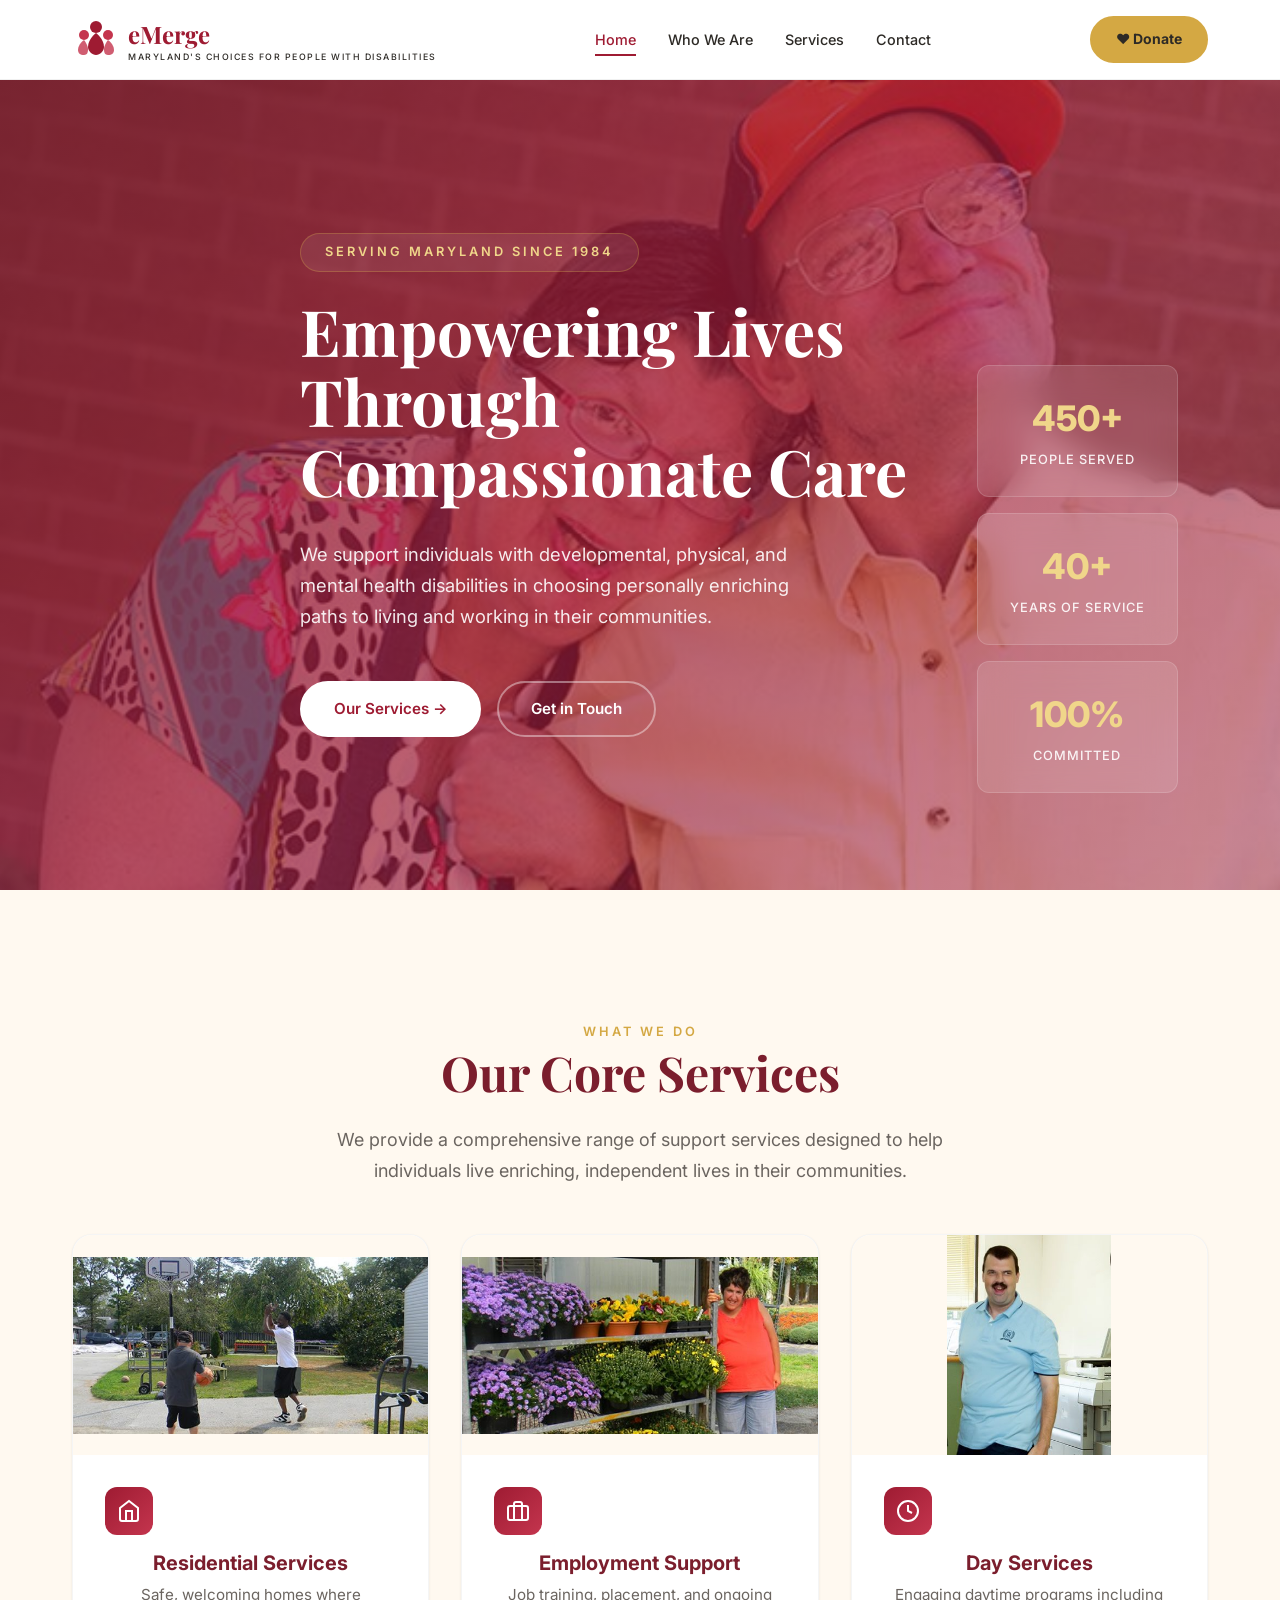
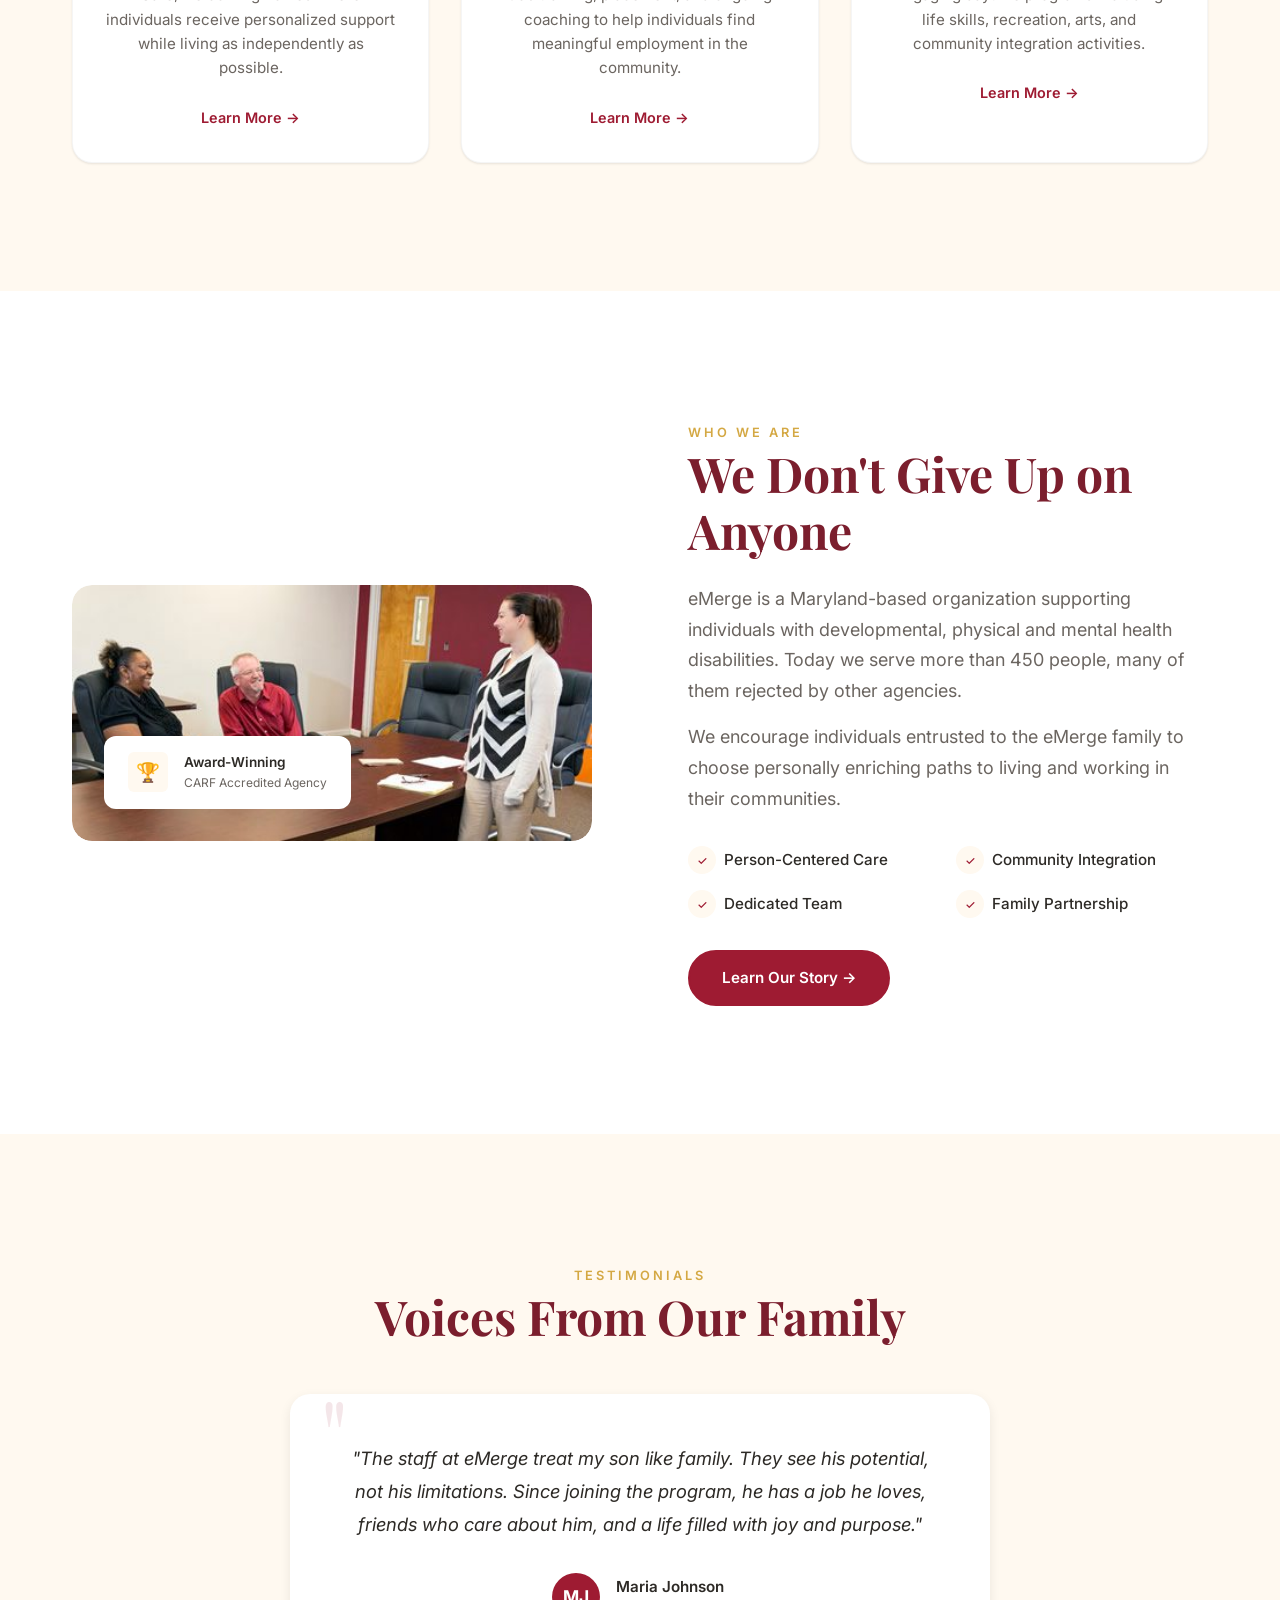
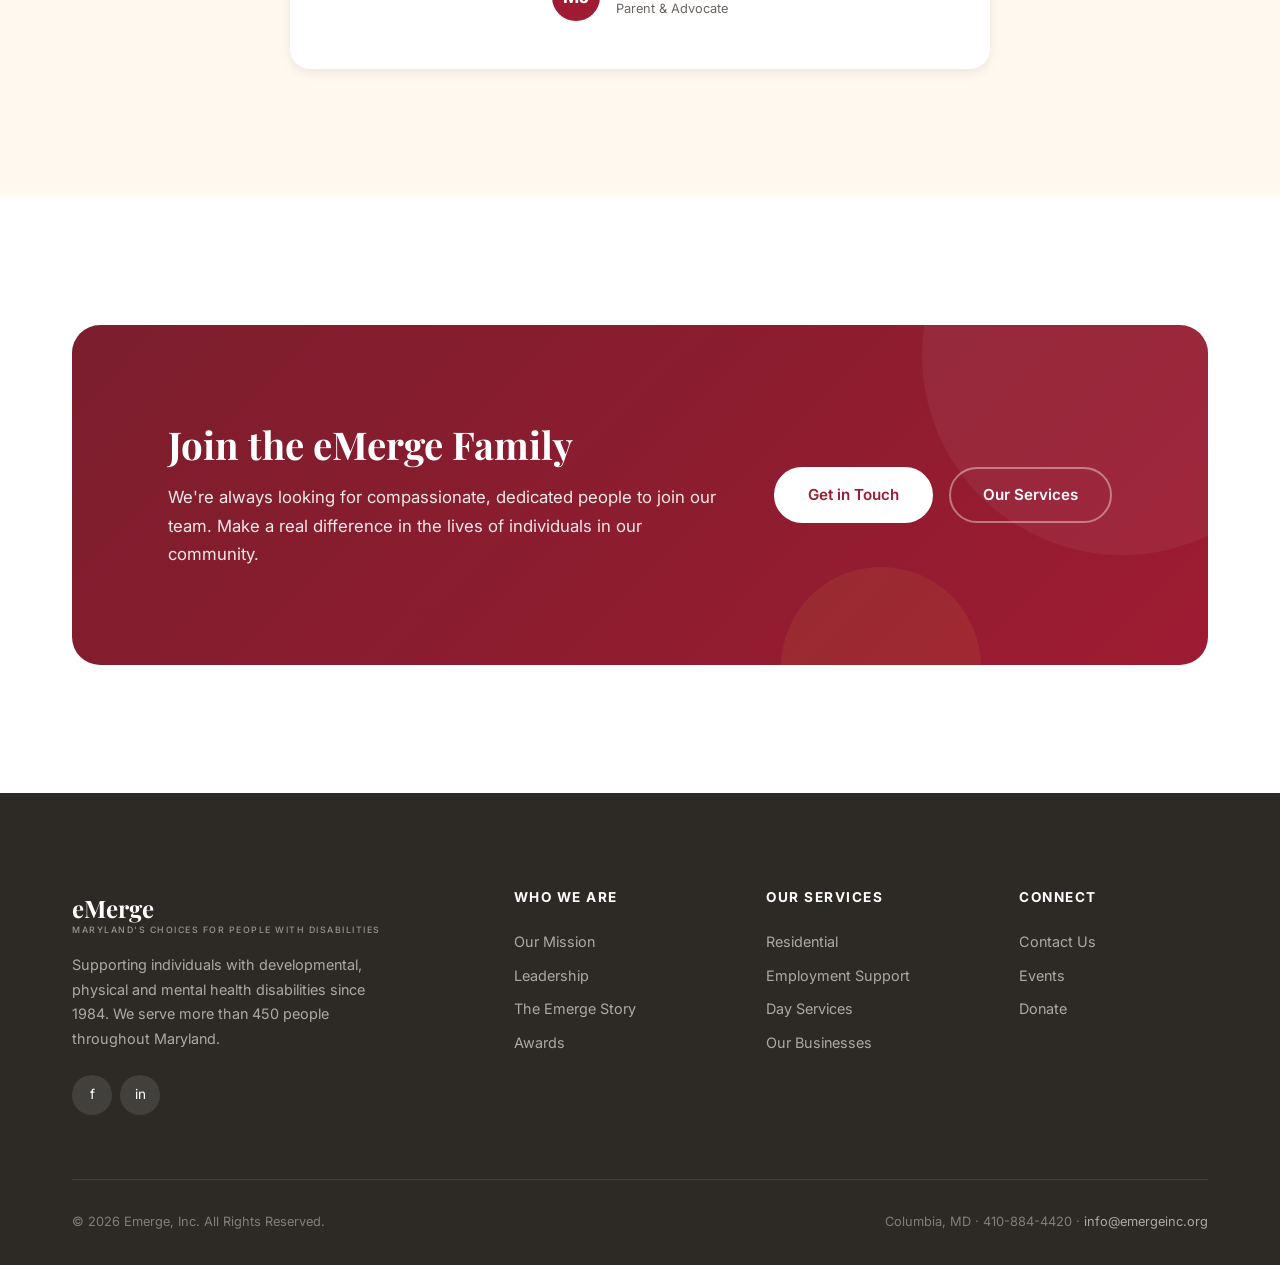
==== index.html @ 645bb39d "Add files via upload" ====
<!DOCTYPE html>
<html lang="en">

<head>
  <meta charset="UTF-8">
  <meta name="viewport" content="width=device-width, initial-scale=1.0">
  <title>eMerge — Maryland's Choices For People With Disabilities</title>
  <meta name="description"
    content="eMerge is a Maryland-based organization supporting individuals with developmental, physical and mental health disabilities. We serve more than 450 people in our community.">
  <link rel="stylesheet" href="styles.css">
</head>

<body>
  <!-- ====== Navigation ====== -->
  <nav class="navbar" id="navbar">
    <div class="container">
      <a href="index.html" class="navbar__logo" id="logo">
        <svg class="navbar__logo-icon" viewBox="0 0 48 48" fill="none" xmlns="http://www.w3.org/2000/svg">
          <circle cx="24" cy="12" r="6" fill="#9e1b32" />
          <circle cx="12" cy="20" r="5" fill="#c4354e" />
          <circle cx="36" cy="20" r="5" fill="#c4354e" />
          <path d="M24 18 C24 18 16 24 16 32 C16 36 20 40 24 40 C28 40 32 36 32 32 C32 24 24 18 24 18Z"
            fill="#9e1b32" />
          <path d="M12 25 C12 25 6 29 6 35 C6 38 8 40 12 40 C16 40 16 36 16 34 C16 30 12 25 12 25Z" fill="#c4354e"
            opacity="0.8" />
          <path d="M36 25 C36 25 42 29 42 35 C42 38 40 40 36 40 C32 40 32 36 32 34 C32 30 36 25 36 25Z" fill="#c4354e"
            opacity="0.8" />
        </svg>
        <div class="navbar__logo-text">
          eMerge
          <span>Maryland's Choices For People With Disabilities</span>
        </div>
      </a>

      <ul class="navbar__links" id="navLinks">
        <li><a href="index.html" class="navbar__link active">Home</a></li>
        <li><a href="about.html" class="navbar__link">Who We Are</a></li>
        <li><a href="services.html" class="navbar__link">Services</a></li>
        <li><a href="contact.html" class="navbar__link">Contact</a></li>
      </ul>

      <div class="navbar__actions">
        <a href="contact.html" class="btn btn-donate btn-sm">
          ❤️ Donate
        </a>
        <button class="navbar__toggle" id="navToggle" aria-label="Toggle menu">
          <svg viewBox="0 0 24 24" fill="none" stroke="currentColor" stroke-width="2">
            <line x1="3" y1="6" x2="21" y2="6" />
            <line x1="3" y1="12" x2="21" y2="12" />
            <line x1="3" y1="18" x2="21" y2="18" />
          </svg>
        </button>
      </div>
    </div>
  </nav>

  <!-- ====== Hero Section ====== -->
  <section class="hero" id="hero">
    <div class="hero__bg">
      <img src="images/hero.jpg" alt="Caregivers and individuals in the community" loading="eager">
    </div>
    <div class="hero__overlay"></div>
    <div class="container">
      <div class="hero__content fade-up">
        <span class="hero__tagline">Serving Maryland Since 1984</span>
        <h1 class="hero__title">Empowering Lives Through Compassionate Care</h1>
        <p class="hero__description">
          We support individuals with developmental, physical, and mental health disabilities
          in choosing personally enriching paths to living and working in their communities.
        </p>
        <div class="hero__actions">
          <a href="services.html" class="btn btn-white">Our Services →</a>
          <a href="contact.html" class="btn btn-outline" style="border-color: rgba(255,255,255,0.4); color: white;">Get
            in Touch</a>
        </div>
      </div>
    </div>
    <div class="hero__stats">
      <div class="hero__stat fade-up">
        <span class="hero__stat-number">450+</span>
        <span class="hero__stat-label">People Served</span>
      </div>
      <div class="hero__stat fade-up">
        <span class="hero__stat-number">40+</span>
        <span class="hero__stat-label">Years of Service</span>
      </div>
      <div class="hero__stat fade-up">
        <span class="hero__stat-number">100%</span>
        <span class="hero__stat-label">Committed</span>
      </div>
    </div>
  </section>

  <!-- ====== Services Section ====== -->
  <section class="section section--cream" id="services">
    <div class="container text-center">
      <span class="section-label fade-up">What We Do</span>
      <h2 class="section-title fade-up">Our Core Services</h2>
      <p class="section-subtitle fade-up">
        We provide a comprehensive range of support services designed to help individuals
        live enriching, independent lives in their communities.
      </p>

      <div class="services-grid">
        <div class="service-card fade-up" id="card-residential">
          <div class="service-card__image">
            <img src="images/residential.jpg" alt="Residential Services">
          </div>
          <div class="service-card__body">
            <div class="service-card__icon">
              <svg width="24" height="24" viewBox="0 0 24 24" fill="none" stroke="currentColor" stroke-width="2">
                <path d="M3 9l9-7 9 7v11a2 2 0 0 1-2 2H5a2 2 0 0 1-2-2z" />
                <polyline points="9 22 9 12 15 12 15 22" />
              </svg>
            </div>
            <h3 class="service-card__title">Residential Services</h3>
            <p class="service-card__text">
              Safe, welcoming homes where individuals receive personalized support
              while living as independently as possible.
            </p>
            <a href="services.html" class="service-card__link">Learn More →</a>
          </div>
        </div>

        <div class="service-card fade-up" id="card-employment">
          <div class="service-card__image">
            <img src="images/employment.jpg" alt="Employment Support">
          </div>
          <div class="service-card__body">
            <div class="service-card__icon">
              <svg width="24" height="24" viewBox="0 0 24 24" fill="none" stroke="currentColor" stroke-width="2">
                <rect x="2" y="7" width="20" height="14" rx="2" ry="2" />
                <path d="M16 21V5a2 2 0 0 0-2-2h-4a2 2 0 0 0-2 2v16" />
              </svg>
            </div>
            <h3 class="service-card__title">Employment Support</h3>
            <p class="service-card__text">
              Job training, placement, and ongoing coaching to help individuals
              find meaningful employment in the community.
            </p>
            <a href="services.html" class="service-card__link">Learn More →</a>
          </div>
        </div>

        <div class="service-card fade-up" id="card-day-services">
          <div class="service-card__image">
            <img src="images/day-services.jpg" alt="Day Services">
          </div>
          <div class="service-card__body">
            <div class="service-card__icon">
              <svg width="24" height="24" viewBox="0 0 24 24" fill="none" stroke="currentColor" stroke-width="2">
                <circle cx="12" cy="12" r="10" />
                <polyline points="12 6 12 12 16 14" />
              </svg>
            </div>
            <h3 class="service-card__title">Day Services</h3>
            <p class="service-card__text">
              Engaging daytime programs including life skills, recreation, arts,
              and community integration activities.
            </p>
            <a href="services.html" class="service-card__link">Learn More →</a>
          </div>
        </div>
      </div>
    </div>
  </section>

  <!-- ====== Mission Section ====== -->
  <section class="section" id="mission">
    <div class="container">
      <div class="mission">
        <div class="mission__image fade-up">
          <img src="images/whoweare.jpg" alt="Emerge community members">
          <div class="mission__image-badge">
            <div class="mission__image-badge-icon">🏆</div>
            <div class="mission__image-badge-text">
              Award-Winning
              <span>CARF Accredited Agency</span>
            </div>
          </div>
        </div>
        <div class="mission__content fade-up">
          <span class="section-label">Who We Are</span>
          <h2 class="section-title">We Don't Give Up on Anyone</h2>
          <p class="section-subtitle">
            eMerge is a Maryland-based organization supporting individuals with developmental,
            physical and mental health disabilities. Today we serve more than 450 people,
            many of them rejected by other agencies.
          </p>
          <p class="section-subtitle" style="margin-top: var(--space-md);">
            We encourage individuals entrusted to the eMerge family to choose personally
            enriching paths to living and working in their communities.
          </p>
          <div class="mission__values">
            <div class="mission__value">
              <div class="mission__value-icon">✓</div>
              <span>Person-Centered Care</span>
            </div>
            <div class="mission__value">
              <div class="mission__value-icon">✓</div>
              <span>Community Integration</span>
            </div>
            <div class="mission__value">
              <div class="mission__value-icon">✓</div>
              <span>Dedicated Team</span>
            </div>
            <div class="mission__value">
              <div class="mission__value-icon">✓</div>
              <span>Family Partnership</span>
            </div>
          </div>
          <a href="about.html" class="btn btn-primary" style="margin-top: var(--space-xl);">Learn Our Story →</a>
        </div>
      </div>
    </div>
  </section>

  <!-- ====== Testimonial Section ====== -->
  <section class="section section--cream" id="testimonials">
    <div class="container text-center">
      <span class="section-label fade-up">Testimonials</span>
      <h2 class="section-title fade-up">Voices From Our Family</h2>

      <div class="testimonial-card fade-up">
        <p class="testimonial-card__text">
          "The staff at eMerge treat my son like family. They see his potential, not his limitations.
          Since joining the program, he has a job he loves, friends who care about him,
          and a life filled with joy and purpose."
        </p>
        <div class="testimonial-card__author">
          <div class="testimonial-card__avatar">MJ</div>
          <div class="testimonial-card__author-info">
            <div class="testimonial-card__name">Maria Johnson</div>
            <div class="testimonial-card__role">Parent & Advocate</div>
          </div>
        </div>
      </div>
    </div>
  </section>

  <!-- ====== CTA / Join Banner ====== -->
  <section class="section" id="join">
    <div class="container">
      <div class="cta-banner fade-up">
        <div class="cta-banner__content">
          <h2 class="cta-banner__title">Join the eMerge Family</h2>
          <p class="cta-banner__text">
            We're always looking for compassionate, dedicated people to join our team.
            Make a real difference in the lives of individuals in our community.
          </p>
        </div>
        <div class="cta-banner__actions">
          <a href="contact.html" class="btn btn-white">Get in Touch</a>
          <a href="services.html" class="btn btn-outline" style="border-color: rgba(255,255,255,0.4); color: white;">Our
            Services</a>
        </div>
      </div>
    </div>
  </section>

  <!-- ====== Footer ====== -->
  <footer class="footer" id="footer">
    <div class="container">
      <div class="footer__grid">
        <div class="footer__brand">
          <a href="index.html" class="navbar__logo" style="margin-bottom: var(--space-md);">
            <div class="navbar__logo-text" style="color: white;">
              eMerge
              <span style="color: rgba(255,255,255,0.5);">Maryland's Choices For People With Disabilities</span>
            </div>
          </a>
          <p class="footer__brand-text">
            Supporting individuals with developmental, physical and mental health disabilities
            since 1984. We serve more than 450 people throughout Maryland.
          </p>
          <div class="footer__social">
            <a href="https://www.facebook.com/eMergeInc" class="footer__social-link" aria-label="Facebook"
              target="_blank">f</a>
            <a href="http://www.linkedin.com/company/emerge-inc" class="footer__social-link" aria-label="LinkedIn"
              target="_blank">in</a>
          </div>
        </div>

        <div>
          <h3 class="footer__heading">Who We Are</h3>
          <ul class="footer__links">
            <li><a href="about.html" class="footer__link">Our Mission</a></li>
            <li><a href="about.html" class="footer__link">Leadership</a></li>
            <li><a href="about.html" class="footer__link">The Emerge Story</a></li>
            <li><a href="about.html" class="footer__link">Awards</a></li>
          </ul>
        </div>

        <div>
          <h3 class="footer__heading">Our Services</h3>
          <ul class="footer__links">
            <li><a href="services.html" class="footer__link">Residential</a></li>
            <li><a href="services.html" class="footer__link">Employment Support</a></li>
            <li><a href="services.html" class="footer__link">Day Services</a></li>
            <li><a href="services.html" class="footer__link">Our Businesses</a></li>
          </ul>
        </div>

        <div>
          <h3 class="footer__heading">Connect</h3>
          <ul class="footer__links">
            <li><a href="contact.html" class="footer__link">Contact Us</a></li>
            <li><a href="#" class="footer__link">Events</a></li>
            <li><a href="#" class="footer__link">Donate</a></li>
          </ul>
        </div>
      </div>

      <div class="footer__bottom">
        <p>© 2026 Emerge, Inc. All Rights Reserved.</p>
        <p>Columbia, MD · 410-884-4420 · <a href="mailto:info@emergeinc.org"
            style="color: rgba(255,255,255,0.6);">info@emergeinc.org</a></p>
      </div>
    </div>
  </footer>

  <script src="main.js"></script>
</body>

</html>
---- styles.css ----
/* ===================================
   eMerge Design System
   Keeping brand identity, modern layout
   =================================== */

/* Google Fonts */
@import url('https://fonts.googleapis.com/css2?family=Inter:wght@300;400;500;600;700;800&family=Playfair+Display:wght@600;700&display=swap');

/* CSS Custom Properties */
:root {
  /* Brand Colors — kept from existing site */
  --color-primary: #9e1b32;
  --color-primary-dark: #7B1E2D;
  --color-primary-light: #c4354e;
  --color-accent-gold: #D4A843;
  --color-accent-gold-light: #f0d68a;
  
  /* Neutrals */
  --color-white: #ffffff;
  --color-cream: #FFF9F0;
  --color-light-gray: #f5f3f0;
  --color-mid-gray: #e0ddd8;
  --color-text: #2d2a26;
  --color-text-light: #6b6560;
  --color-text-muted: #9a948d;
  
  /* Semantic */
  --color-success: #2d8a4e;
  --color-link: #9e1b32;
  
  /* Typography */
  --font-primary: 'Inter', -apple-system, BlinkMacSystemFont, sans-serif;
  --font-display: 'Playfair Display', Georgia, serif;
  
  /* Spacing */
  --space-xs: 0.25rem;
  --space-sm: 0.5rem;
  --space-md: 1rem;
  --space-lg: 1.5rem;
  --space-xl: 2rem;
  --space-2xl: 3rem;
  --space-3xl: 4rem;
  --space-4xl: 6rem;
  --space-5xl: 8rem;
  
  /* Border Radius */
  --radius-sm: 6px;
  --radius-md: 12px;
  --radius-lg: 20px;
  --radius-xl: 28px;
  --radius-full: 9999px;
  
  /* Shadows */
  --shadow-sm: 0 1px 3px rgba(0,0,0,0.06), 0 1px 2px rgba(0,0,0,0.04);
  --shadow-md: 0 4px 12px rgba(0,0,0,0.08);
  --shadow-lg: 0 12px 32px rgba(0,0,0,0.1);
  --shadow-xl: 0 20px 50px rgba(0,0,0,0.15);
  
  /* Transitions */
  --transition-fast: 150ms ease;
  --transition-base: 250ms ease;
  --transition-slow: 400ms cubic-bezier(0.4, 0, 0.2, 1);
  
  /* Layout */
  --max-width: 1200px;
  --nav-height: 80px;
}

/* Reset & Base */
*, *::before, *::after {
  box-sizing: border-box;
  margin: 0;
  padding: 0;
}

html {
  scroll-behavior: smooth;
  -webkit-font-smoothing: antialiased;
  -moz-osx-font-smoothing: grayscale;
}

body {
  font-family: var(--font-primary);
  font-size: 16px;
  line-height: 1.6;
  color: var(--color-text);
  background-color: var(--color-white);
  overflow-x: hidden;
}

img {
  max-width: 100%;
  height: auto;
  display: block;
}

a {
  color: var(--color-link);
  text-decoration: none;
  transition: color var(--transition-fast);
}

a:hover {
  color: var(--color-primary-dark);
}

h1, h2, h3, h4, h5, h6 {
  line-height: 1.2;
  font-weight: 700;
}

/* ===================================
   Utility Classes
   =================================== */
.container {
  max-width: var(--max-width);
  margin: 0 auto;
  padding: 0 var(--space-xl);
}

.section {
  padding: var(--space-5xl) 0;
}

.section--cream {
  background-color: var(--color-cream);
}

.section--gray {
  background-color: var(--color-light-gray);
}

.section--dark {
  background-color: var(--color-primary-dark);
  color: var(--color-white);
}

.text-center {
  text-align: center;
}

.sr-only {
  position: absolute;
  width: 1px;
  height: 1px;
  padding: 0;
  margin: -1px;
  overflow: hidden;
  clip: rect(0,0,0,0);
  border: 0;
}

/* ===================================
   Typography
   =================================== */
.section-label {
  font-size: 0.8rem;
  font-weight: 600;
  text-transform: uppercase;
  letter-spacing: 3px;
  color: var(--color-accent-gold);
  margin-bottom: var(--space-md);
}

.section-title {
  font-family: var(--font-display);
  font-size: clamp(2rem, 4vw, 3rem);
  color: var(--color-primary-dark);
  margin-bottom: var(--space-lg);
}

.section--dark .section-title {
  color: var(--color-white);
}

.section-subtitle {
  font-size: 1.125rem;
  color: var(--color-text-light);
  max-width: 680px;
  line-height: 1.7;
}

.text-center .section-subtitle {
  margin: 0 auto;
}

/* ===================================
   Buttons
   =================================== */
.btn {
  display: inline-flex;
  align-items: center;
  gap: var(--space-sm);
  padding: 14px 32px;
  border-radius: var(--radius-full);
  font-family: var(--font-primary);
  font-size: 0.95rem;
  font-weight: 600;
  text-decoration: none;
  border: 2px solid transparent;
  cursor: pointer;
  transition: all var(--transition-base);
  position: relative;
  overflow: hidden;
}

.btn::after {
  content: '';
  position: absolute;
  inset: 0;
  background: rgba(255,255,255,0.1);
  transform: translateX(-101%);
  transition: transform var(--transition-slow);
}

.btn:hover::after {
  transform: translateX(0);
}

.btn-primary {
  background: var(--color-primary);
  color: var(--color-white);
  border-color: var(--color-primary);
}

.btn-primary:hover {
  background: var(--color-primary-dark);
  border-color: var(--color-primary-dark);
  color: var(--color-white);
  transform: translateY(-2px);
  box-shadow: var(--shadow-lg);
}

.btn-outline {
  background: transparent;
  color: var(--color-primary);
  border-color: var(--color-primary);
}

.btn-outline:hover {
  background: var(--color-primary);
  color: var(--color-white);
  transform: translateY(-2px);
  box-shadow: var(--shadow-lg);
}

.btn-white {
  background: var(--color-white);
  color: var(--color-primary);
  border-color: var(--color-white);
}

.btn-white:hover {
  background: var(--color-cream);
  color: var(--color-primary-dark);
  transform: translateY(-2px);
  box-shadow: var(--shadow-lg);
}

.btn-donate {
  background: var(--color-accent-gold);
  color: var(--color-text);
  border-color: var(--color-accent-gold);
  font-weight: 700;
}

.btn-donate:hover {
  background: var(--color-accent-gold-light);
  border-color: var(--color-accent-gold-light);
  color: var(--color-text);
  transform: translateY(-2px);
  box-shadow: var(--shadow-lg);
}

.btn-sm {
  padding: 10px 24px;
  font-size: 0.875rem;
}

/* ===================================
   Navigation
   =================================== */
.navbar {
  position: fixed;
  top: 0;
  left: 0;
  right: 0;
  height: var(--nav-height);
  background: rgba(255, 255, 255, 0.97);
  backdrop-filter: blur(12px);
  -webkit-backdrop-filter: blur(12px);
  border-bottom: 1px solid rgba(0,0,0,0.06);
  z-index: 1000;
  transition: all var(--transition-base);
}

.navbar.scrolled {
  box-shadow: var(--shadow-md);
}

.navbar .container {
  display: flex;
  align-items: center;
  justify-content: space-between;
  height: 100%;
}

.navbar__logo {
  display: flex;
  align-items: center;
  gap: var(--space-sm);
  text-decoration: none;
}

.navbar__logo-icon {
  width: 48px;
  height: 48px;
}

.navbar__logo-text {
  font-family: var(--font-display);
  font-size: 1.5rem;
  color: var(--color-primary);
  font-weight: 700;
}

.navbar__logo-text span {
  color: var(--color-text);
  font-size: 0.55rem;
  display: block;
  font-family: var(--font-primary);
  font-weight: 500;
  letter-spacing: 1.5px;
  text-transform: uppercase;
  margin-top: -4px;
}

.navbar__links {
  display: flex;
  align-items: center;
  gap: var(--space-xl);
  list-style: none;
}

.navbar__link {
  font-size: 0.9rem;
  font-weight: 500;
  color: var(--color-text);
  text-decoration: none;
  padding: var(--space-sm) 0;
  position: relative;
  transition: color var(--transition-fast);
}

.navbar__link::after {
  content: '';
  position: absolute;
  bottom: 0;
  left: 0;
  width: 0;
  height: 2px;
  background: var(--color-primary);
  transition: width var(--transition-base);
}

.navbar__link:hover,
.navbar__link.active {
  color: var(--color-primary);
}

.navbar__link:hover::after,
.navbar__link.active::after {
  width: 100%;
}

.navbar__actions {
  display: flex;
  align-items: center;
  gap: var(--space-md);
}

/* Mobile Menu */
.navbar__toggle {
  display: none;
  background: none;
  border: none;
  cursor: pointer;
  padding: var(--space-sm);
  color: var(--color-text);
}

.navbar__toggle svg {
  width: 28px;
  height: 28px;
}

/* Mobile Nav */
@media (max-width: 968px) {
  .navbar__links {
    position: fixed;
    top: var(--nav-height);
    left: 0;
    right: 0;
    bottom: 0;
    background: var(--color-white);
    flex-direction: column;
    justify-content: flex-start;
    padding: var(--space-2xl);
    gap: var(--space-lg);
    transform: translateX(100%);
    transition: transform var(--transition-slow);
  }

  .navbar__links.open {
    transform: translateX(0);
  }

  .navbar__link {
    font-size: 1.2rem;
  }

  .navbar__toggle {
    display: block;
  }

  .navbar__actions .btn-donate {
    display: none;
  }
}

/* ===================================
   Hero Section
   =================================== */
.hero {
  position: relative;
  min-height: 90vh;
  display: flex;
  align-items: center;
  overflow: hidden;
  margin-top: var(--nav-height);
}

.hero__bg {
  position: absolute;
  inset: 0;
  z-index: 0;
}

.hero__bg img {
  width: 100%;
  height: 100%;
  object-fit: cover;
}

.hero__overlay {
  position: absolute;
  inset: 0;
  background: linear-gradient(
    135deg,
    rgba(123, 30, 45, 0.88) 0%,
    rgba(158, 27, 50, 0.75) 40%,
    rgba(158, 27, 50, 0.5) 100%
  );
  z-index: 1;
}

.hero__content {
  position: relative;
  z-index: 2;
  max-width: 680px;
  padding: var(--space-4xl) 0;
}

.hero__tagline {
  display: inline-block;
  font-size: 0.8rem;
  font-weight: 600;
  text-transform: uppercase;
  letter-spacing: 3px;
  color: var(--color-accent-gold-light);
  margin-bottom: var(--space-lg);
  padding: var(--space-sm) var(--space-lg);
  background: rgba(255,255,255,0.08);
  border-radius: var(--radius-full);
  border: 1px solid rgba(212, 168, 67, 0.3);
}

.hero__title {
  font-family: var(--font-display);
  font-size: clamp(2.5rem, 5vw, 4rem);
  color: var(--color-white);
  line-height: 1.1;
  margin-bottom: var(--space-xl);
}

.hero__description {
  font-size: 1.15rem;
  color: rgba(255, 255, 255, 0.9);
  line-height: 1.7;
  margin-bottom: var(--space-2xl);
  max-width: 540px;
}

.hero__actions {
  display: flex;
  gap: var(--space-md);
  flex-wrap: wrap;
}

/* Floating stat cards */
.hero__stats {
  position: absolute;
  right: 8%;
  bottom: 12%;
  z-index: 2;
  display: flex;
  flex-direction: column;
  gap: var(--space-md);
}

.hero__stat {
  background: rgba(255,255,255,0.12);
  backdrop-filter: blur(16px);
  -webkit-backdrop-filter: blur(16px);
  border: 1px solid rgba(255,255,255,0.15);
  border-radius: var(--radius-md);
  padding: var(--space-lg) var(--space-xl);
  color: var(--color-white);
  text-align: center;
  min-width: 160px;
  animation: float 6s ease-in-out infinite;
}

.hero__stat:nth-child(2) {
  animation-delay: -2s;
}

.hero__stat:nth-child(3) {
  animation-delay: -4s;
}

.hero__stat-number {
  font-size: 2.2rem;
  font-weight: 800;
  display: block;
  color: var(--color-accent-gold-light);
}

.hero__stat-label {
  font-size: 0.8rem;
  font-weight: 500;
  text-transform: uppercase;
  letter-spacing: 1px;
  opacity: 0.9;
}

@keyframes float {
  0%, 100% { transform: translateY(0); }
  50% { transform: translateY(-8px); }
}

@media (max-width: 968px) {
  .hero__stats {
    display: none;
  }
  .hero {
    min-height: 80vh;
  }
}

/* ===================================
   Services Cards
   =================================== */
.services-grid {
  display: grid;
  grid-template-columns: repeat(3, 1fr);
  gap: var(--space-xl);
  margin-top: var(--space-2xl);
}

.service-card {
  background: var(--color-white);
  border-radius: var(--radius-lg);
  overflow: hidden;
  box-shadow: var(--shadow-sm);
  transition: all var(--transition-slow);
  border: 1px solid rgba(0,0,0,0.04);
}

.service-card:hover {
  transform: translateY(-8px);
  box-shadow: var(--shadow-xl);
}

.service-card__image {
  height: 220px;
  overflow: hidden;
  background: var(--color-cream);
}

.service-card__image img {
  width: 100%;
  height: 100%;
  object-fit: contain;
  transition: transform var(--transition-slow);
}

.service-card:hover .service-card__image img {
  transform: scale(1.05);
}

.service-card__body {
  padding: var(--space-xl);
}

.service-card__icon {
  width: 48px;
  height: 48px;
  border-radius: var(--radius-md);
  background: linear-gradient(135deg, var(--color-primary), var(--color-primary-light));
  display: flex;
  align-items: center;
  justify-content: center;
  margin-bottom: var(--space-md);
  color: var(--color-white);
}

.service-card__title {
  font-size: 1.25rem;
  font-weight: 700;
  margin-bottom: var(--space-sm);
  color: var(--color-primary-dark);
}

.service-card__text {
  font-size: 0.95rem;
  color: var(--color-text-light);
  line-height: 1.6;
  margin-bottom: var(--space-lg);
}

.service-card__link {
  font-size: 0.9rem;
  font-weight: 600;
  color: var(--color-primary);
  display: inline-flex;
  align-items: center;
  gap: var(--space-xs);
  transition: gap var(--transition-fast);
}

.service-card__link:hover {
  gap: var(--space-sm);
}

@media (max-width: 768px) {
  .services-grid {
    grid-template-columns: 1fr;
    gap: var(--space-lg);
  }
}

/* ===================================
   Mission / About Section
   =================================== */
.mission {
  display: grid;
  grid-template-columns: 1fr 1fr;
  gap: var(--space-4xl);
  align-items: center;
}

.mission__image {
  border-radius: var(--radius-lg);
  overflow: hidden;
  position: relative;
}

.mission__image img {
  width: 100%;
  height: 100%;
  object-fit: cover;
  border-radius: var(--radius-lg);
}

.mission__image-badge {
  position: absolute;
  bottom: var(--space-xl);
  left: var(--space-xl);
  background: var(--color-white);
  padding: var(--space-md) var(--space-lg);
  border-radius: var(--radius-md);
  box-shadow: var(--shadow-lg);
  display: flex;
  align-items: center;
  gap: var(--space-md);
}

.mission__image-badge-icon {
  width: 40px;
  height: 40px;
  border-radius: var(--radius-sm);
  background: var(--color-cream);
  display: flex;
  align-items: center;
  justify-content: center;
  color: var(--color-primary);
  font-size: 1.2rem;
}

.mission__image-badge-text {
  font-weight: 600;
  font-size: 0.85rem;
}

.mission__image-badge-text span {
  display: block;
  font-weight: 400;
  color: var(--color-text-light);
  font-size: 0.75rem;
}

.mission__content {
  max-width: 520px;
}

.mission__values {
  display: grid;
  grid-template-columns: 1fr 1fr;
  gap: var(--space-md);
  margin-top: var(--space-xl);
}

.mission__value {
  display: flex;
  align-items: center;
  gap: var(--space-sm);
  font-size: 0.95rem;
  font-weight: 500;
}

.mission__value-icon {
  width: 28px;
  height: 28px;
  border-radius: var(--radius-full);
  background: var(--color-cream);
  display: flex;
  align-items: center;
  justify-content: center;
  color: var(--color-primary);
  font-size: 0.75rem;
  flex-shrink: 0;
}

@media (max-width: 768px) {
  .mission {
    grid-template-columns: 1fr;
    gap: var(--space-2xl);
  }
}

/* ===================================
   Testimonial Section
   =================================== */
.testimonial-card {
  background: var(--color-white);
  border-radius: var(--radius-lg);
  padding: var(--space-2xl);
  box-shadow: var(--shadow-md);
  max-width: 700px;
  margin: var(--space-2xl) auto 0;
  text-align: center;
  position: relative;
}

.testimonial-card::before {
  content: '"';
  font-family: var(--font-display);
  font-size: 6rem;
  color: var(--color-primary);
  opacity: 0.1;
  position: absolute;
  top: -10px;
  left: 30px;
  line-height: 1;
}

.testimonial-card__text {
  font-size: 1.15rem;
  line-height: 1.8;
  color: var(--color-text);
  font-style: italic;
  margin-bottom: var(--space-xl);
}

.testimonial-card__author {
  display: flex;
  align-items: center;
  justify-content: center;
  gap: var(--space-md);
}

.testimonial-card__avatar {
  width: 48px;
  height: 48px;
  border-radius: var(--radius-full);
  background: var(--color-primary);
  color: var(--color-white);
  display: flex;
  align-items: center;
  justify-content: center;
  font-weight: 700;
  font-size: 1.1rem;
}

.testimonial-card__author-info {
  text-align: left;
}

.testimonial-card__name {
  font-weight: 600;
  font-size: 0.95rem;
}

.testimonial-card__role {
  font-size: 0.8rem;
  color: var(--color-text-light);
}

/* ===================================
   CTA Banner
   =================================== */
.cta-banner {
  background: linear-gradient(135deg, var(--color-primary-dark), var(--color-primary));
  border-radius: var(--radius-xl);
  padding: var(--space-4xl);
  display: flex;
  align-items: center;
  justify-content: space-between;
  gap: var(--space-2xl);
  color: var(--color-white);
  position: relative;
  overflow: hidden;
}

.cta-banner::before {
  content: '';
  position: absolute;
  top: -50%;
  right: -10%;
  width: 400px;
  height: 400px;
  border-radius: 50%;
  background: rgba(255,255,255,0.05);
}

.cta-banner::after {
  content: '';
  position: absolute;
  bottom: -30%;
  right: 20%;
  width: 200px;
  height: 200px;
  border-radius: 50%;
  background: rgba(212, 168, 67, 0.1);
}

.cta-banner__content {
  position: relative;
  z-index: 1;
  max-width: 600px;
}

.cta-banner__title {
  font-family: var(--font-display);
  font-size: clamp(1.8rem, 3vw, 2.5rem);
  margin-bottom: var(--space-md);
}

.cta-banner__text {
  font-size: 1.05rem;
  opacity: 0.9;
  line-height: 1.7;
}

.cta-banner__actions {
  position: relative;
  z-index: 1;
  display: flex;
  gap: var(--space-md);
  flex-shrink: 0;
}

@media (max-width: 768px) {
  .cta-banner {
    flex-direction: column;
    text-align: center;
    padding: var(--space-2xl);
  }
  
  .cta-banner__actions {
    flex-direction: column;
    width: 100%;
  }

  .cta-banner__actions .btn {
    justify-content: center;
  }
}

/* ===================================
   Footer
   =================================== */
.footer {
  background: var(--color-text);
  color: rgba(255,255,255,0.8);
  padding: var(--space-4xl) 0 var(--space-xl);
}

.footer__grid {
  display: grid;
  grid-template-columns: 2fr 1fr 1fr 1fr;
  gap: var(--space-3xl);
  margin-bottom: var(--space-3xl);
}

.footer__brand-text {
  font-size: 0.9rem;
  line-height: 1.7;
  margin-top: var(--space-md);
  max-width: 300px;
  color: rgba(255,255,255,0.6);
}

.footer__social {
  display: flex;
  gap: var(--space-sm);
  margin-top: var(--space-lg);
}

.footer__social-link {
  width: 40px;
  height: 40px;
  border-radius: var(--radius-full);
  background: rgba(255,255,255,0.1);
  display: flex;
  align-items: center;
  justify-content: center;
  color: var(--color-white);
  font-size: 0.85rem;
  transition: all var(--transition-fast);
  text-decoration: none;
}

.footer__social-link:hover {
  background: var(--color-primary);
  color: var(--color-white);
  transform: translateY(-2px);
}

.footer__heading {
  font-size: 0.85rem;
  font-weight: 700;
  text-transform: uppercase;
  letter-spacing: 1.5px;
  color: var(--color-white);
  margin-bottom: var(--space-lg);
}

.footer__links {
  list-style: none;
  display: flex;
  flex-direction: column;
  gap: var(--space-sm);
}

.footer__link {
  font-size: 0.9rem;
  color: rgba(255,255,255,0.6);
  text-decoration: none;
  transition: all var(--transition-fast);
}

.footer__link:hover {
  color: var(--color-accent-gold-light);
  padding-left: 4px;
}

.footer__bottom {
  border-top: 1px solid rgba(255,255,255,0.1);
  padding-top: var(--space-xl);
  display: flex;
  align-items: center;
  justify-content: space-between;
  font-size: 0.8rem;
  color: rgba(255,255,255,0.4);
}

@media (max-width: 768px) {
  .footer__grid {
    grid-template-columns: 1fr 1fr;
    gap: var(--space-2xl);
  }
  .footer__bottom {
    flex-direction: column;
    gap: var(--space-md);
    text-align: center;
  }
}

@media (max-width: 480px) {
  .footer__grid {
    grid-template-columns: 1fr;
  }
}

/* ===================================
   Interior Page Hero
   =================================== */
.page-hero {
  background: linear-gradient(135deg, var(--color-primary-dark), var(--color-primary));
  padding: var(--space-5xl) 0 var(--space-3xl);
  margin-top: var(--nav-height);
  text-align: center;
  position: relative;
  overflow: hidden;
}

.page-hero::before {
  content: '';
  position: absolute;
  top: -50%;
  right: -20%;
  width: 600px;
  height: 600px;
  border-radius: 50%;
  background: rgba(255,255,255,0.03);
}

.page-hero__title {
  font-family: var(--font-display);
  font-size: clamp(2rem, 4vw, 3.5rem);
  color: var(--color-white);
  margin-bottom: var(--space-md);
}

.page-hero__subtitle {
  font-size: 1.1rem;
  color: rgba(255,255,255,0.8);
  max-width: 600px;
  margin: 0 auto;
}

.page-hero__breadcrumb {
  display: flex;
  align-items: center;
  justify-content: center;
  gap: var(--space-sm);
  margin-top: var(--space-lg);
  font-size: 0.85rem;
  color: rgba(255,255,255,0.5);
}

.page-hero__breadcrumb a {
  color: rgba(255,255,255,0.7);
  text-decoration: none;
}

.page-hero__breadcrumb a:hover {
  color: var(--color-accent-gold-light);
}

/* ===================================
   Content Page Styles
   =================================== */
.content-grid {
  display: grid;
  grid-template-columns: 1fr 1fr;
  gap: var(--space-3xl);
  align-items: center;
}

.content-grid--reverse {
  direction: rtl;
}

.content-grid--reverse > * {
  direction: ltr;
}

.content-image {
  border-radius: var(--radius-lg);
  overflow: hidden;
  box-shadow: var(--shadow-lg);
}

.content-image img {
  width: 100%;
  height: auto;
  max-height: 400px;
  object-fit: contain;
}

@media (max-width: 768px) {
  .content-grid {
    grid-template-columns: 1fr;
    gap: var(--space-2xl);
  }
  .content-grid--reverse {
    direction: ltr;
  }
}

/* ===================================
   Team / Leadership Cards
   =================================== */
.team-grid {
  display: grid;
  grid-template-columns: repeat(auto-fill, minmax(260px, 1fr));
  gap: var(--space-xl);
  margin-top: var(--space-2xl);
}

.team-card {
  background: var(--color-white);
  border-radius: var(--radius-lg);
  padding: var(--space-xl);
  text-align: center;
  box-shadow: var(--shadow-sm);
  border: 1px solid rgba(0,0,0,0.04);
  transition: all var(--transition-slow);
}

.team-card:hover {
  transform: translateY(-4px);
  box-shadow: var(--shadow-lg);
}

.team-card__avatar {
  width: 80px;
  height: 80px;
  border-radius: var(--radius-full);
  background: linear-gradient(135deg, var(--color-primary), var(--color-primary-light));
  color: var(--color-white);
  display: flex;
  align-items: center;
  justify-content: center;
  font-size: 1.5rem;
  font-weight: 700;
  margin: 0 auto var(--space-md);
}

.team-card__name {
  font-size: 1.1rem;
  font-weight: 700;
  color: var(--color-primary-dark);
}

.team-card__role {
  font-size: 0.85rem;
  color: var(--color-text-light);
  margin-top: var(--space-xs);
}

/* ===================================
   Job Listings (Careers Page)
   =================================== */
.job-card {
  background: var(--color-white);
  border-radius: var(--radius-md);
  padding: var(--space-xl);
  display: flex;
  align-items: flex-start;
  justify-content: space-between;
  gap: var(--space-xl);
  box-shadow: var(--shadow-sm);
  border: 1px solid rgba(0,0,0,0.04);
  transition: all var(--transition-slow);
  margin-bottom: var(--space-md);
}

.job-card:hover {
  box-shadow: var(--shadow-md);
  border-color: var(--color-primary);
}

.job-card__info {
  flex: 1;
}

.job-card__title {
  font-size: 1.15rem;
  font-weight: 700;
  color: var(--color-primary-dark);
  margin-bottom: var(--space-xs);
}

.job-card__meta {
  display: flex;
  gap: var(--space-lg);
  font-size: 0.85rem;
  color: var(--color-text-light);
  margin-bottom: var(--space-sm);
}

.job-card__meta span {
  display: flex;
  align-items: center;
  gap: var(--space-xs);
}

.job-card__desc {
  font-size: 0.9rem;
  color: var(--color-text-light);
  line-height: 1.6;
}

@media (max-width: 768px) {
  .job-card {
    flex-direction: column;
  }
}

/* ===================================
   Contact Form
   =================================== */
.contact-form {
  max-width: 600px;
}

.form-group {
  margin-bottom: var(--space-lg);
}

.form-group label {
  display: block;
  font-size: 0.9rem;
  font-weight: 600;
  margin-bottom: var(--space-sm);
  color: var(--color-text);
}

.form-group input,
.form-group textarea,
.form-group select {
  width: 100%;
  padding: 14px 18px;
  border: 2px solid var(--color-mid-gray);
  border-radius: var(--radius-sm);
  font-family: var(--font-primary);
  font-size: 0.95rem;
  transition: border-color var(--transition-fast);
  background: var(--color-white);
  color: var(--color-text);
}

.form-group input:focus,
.form-group textarea:focus,
.form-group select:focus {
  outline: none;
  border-color: var(--color-primary);
  box-shadow: 0 0 0 3px rgba(158, 27, 50, 0.1);
}

.form-group textarea {
  min-height: 140px;
  resize: vertical;
}

.form-row {
  display: grid;
  grid-template-columns: 1fr 1fr;
  gap: var(--space-lg);
}

@media (max-width: 480px) {
  .form-row {
    grid-template-columns: 1fr;
  }
}

/* Contact info card */
.contact-info-card {
  background: var(--color-white);
  border-radius: var(--radius-lg);
  padding: var(--space-2xl);
  box-shadow: var(--shadow-md);
}

.contact-info-item {
  display: flex;
  gap: var(--space-md);
  margin-bottom: var(--space-xl);
}

.contact-info-item:last-child {
  margin-bottom: 0;
}

.contact-info-icon {
  width: 48px;
  height: 48px;
  border-radius: var(--radius-md);
  background: var(--color-cream);
  display: flex;
  align-items: center;
  justify-content: center;
  color: var(--color-primary);
  font-size: 1.2rem;
  flex-shrink: 0;
}

.contact-info-text h4 {
  font-size: 0.95rem;
  font-weight: 700;
  margin-bottom: var(--space-xs);
}

.contact-info-text p {
  font-size: 0.9rem;
  color: var(--color-text-light);
  line-height: 1.5;
}

/* ===================================
   Scroll animations
   =================================== */
.fade-up {
  opacity: 0;
  transform: translateY(30px);
  transition: opacity 0.6s ease, transform 0.6s ease;
}

.fade-up.visible {
  opacity: 1;
  transform: translateY(0);
}

/* ===================================
   Misc 
   =================================== */
.benefits-grid {
  display: grid;
  grid-template-columns: repeat(auto-fill, minmax(250px, 1fr));
  gap: var(--space-lg);
  margin-top: var(--space-2xl);
}

.benefit-card {
  background: var(--color-white);
  border-radius: var(--radius-md);
  padding: var(--space-xl);
  box-shadow: var(--shadow-sm);
  border: 1px solid rgba(0,0,0,0.04);
  transition: all var(--transition-slow);
}

.benefit-card:hover {
  transform: translateY(-4px);
  box-shadow: var(--shadow-md);
}

.benefit-card__icon {
  font-size: 2rem;
  margin-bottom: var(--space-md);
}

.benefit-card__title {
  font-size: 1.05rem;
  font-weight: 700;
  margin-bottom: var(--space-sm);
  color: var(--color-primary-dark);
}

.benefit-card__text {
  font-size: 0.9rem;
  color: var(--color-text-light);
  line-height: 1.6;
}

/* Stats bar */
.stats-bar {
  display: grid;
  grid-template-columns: repeat(4, 1fr);
  gap: var(--space-xl);
  padding: var(--space-2xl) 0;
}

.stat-item {
  text-align: center;
}

.stat-item__number {
  font-size: 2.5rem;
  font-weight: 800;
  color: var(--color-accent-gold);
  display: block;
}

.stat-item__label {
  font-size: 0.9rem;
  color: rgba(255,255,255,0.7);
  margin-top: var(--space-xs);
}

@media (max-width: 768px) {
  .stats-bar {
    grid-template-columns: repeat(2, 1fr);
    gap: var(--space-lg);
  }
}

/* Map Embed */
.map-container {
  border-radius: var(--radius-lg);
  overflow: hidden;
  box-shadow: var(--shadow-lg);
  height: 350px;
}

.map-container iframe {
  width: 100%;
  height: 100%;
  border: 0;
}
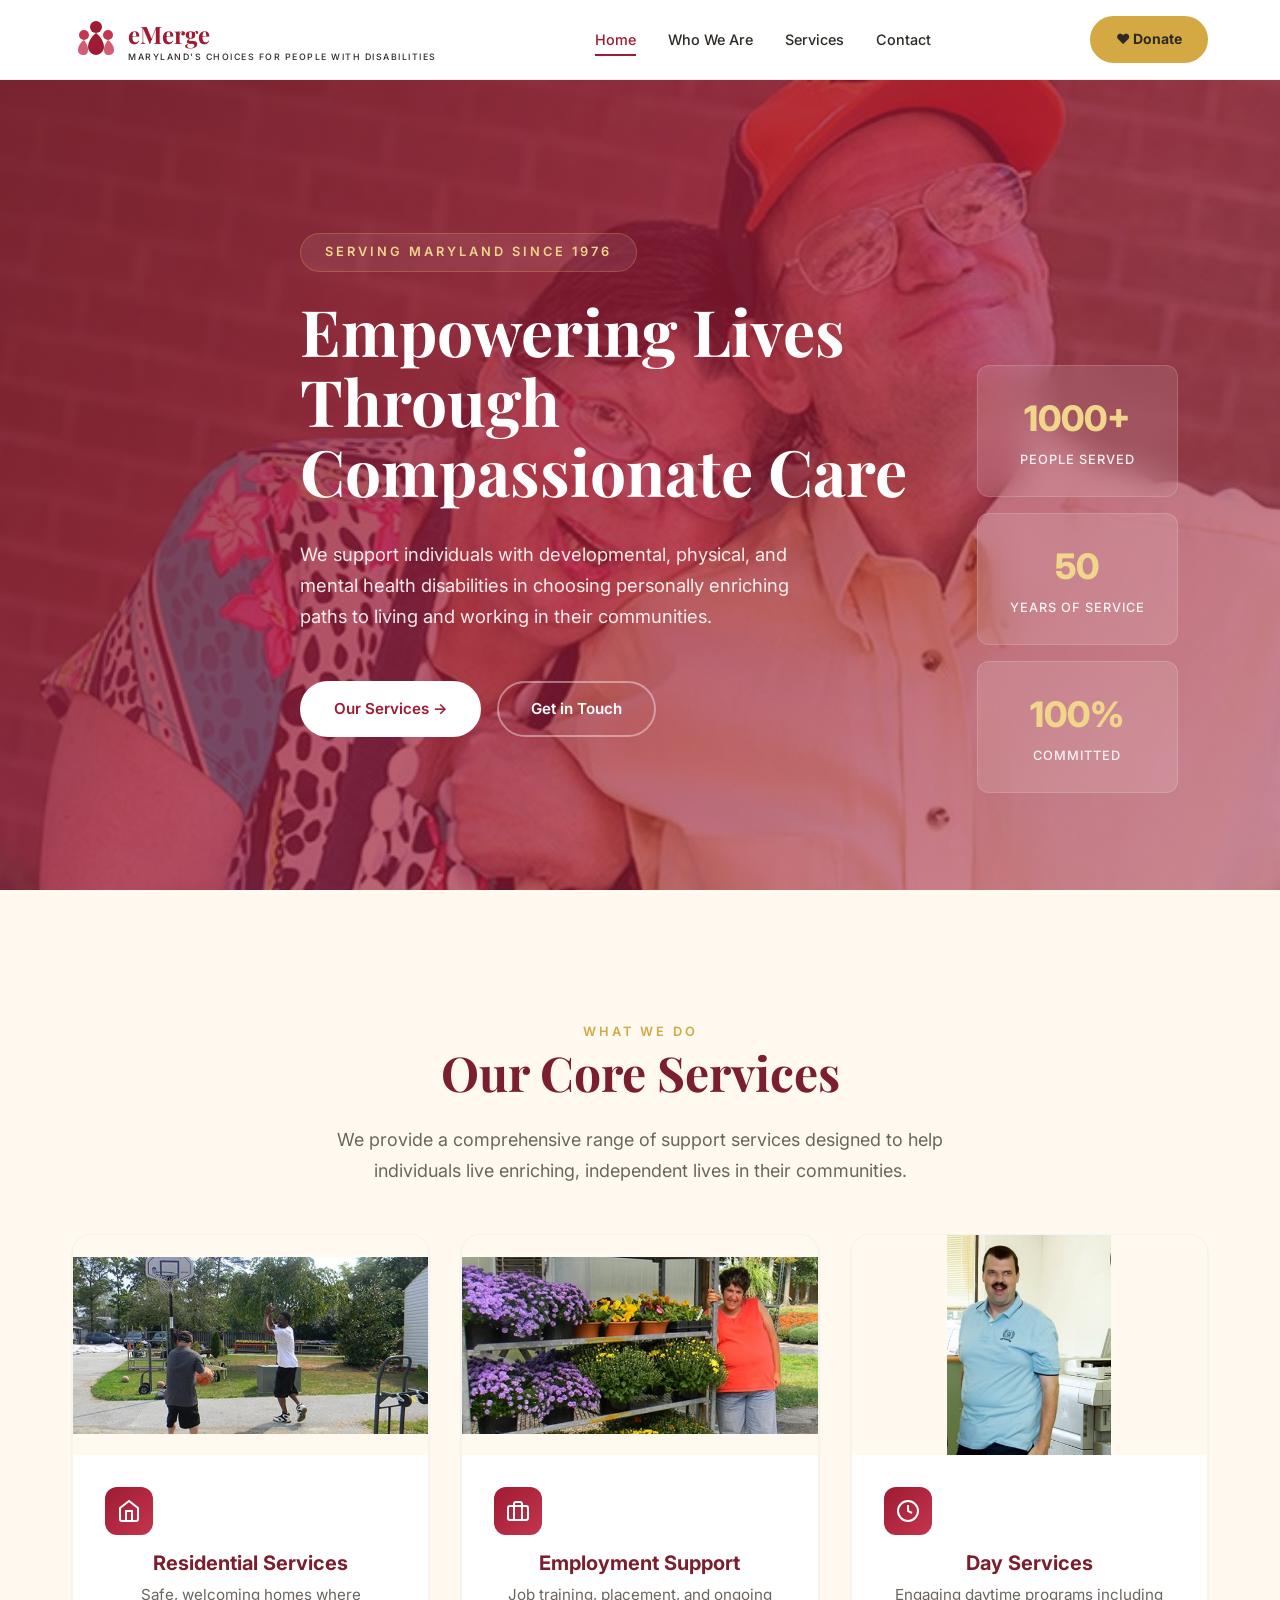
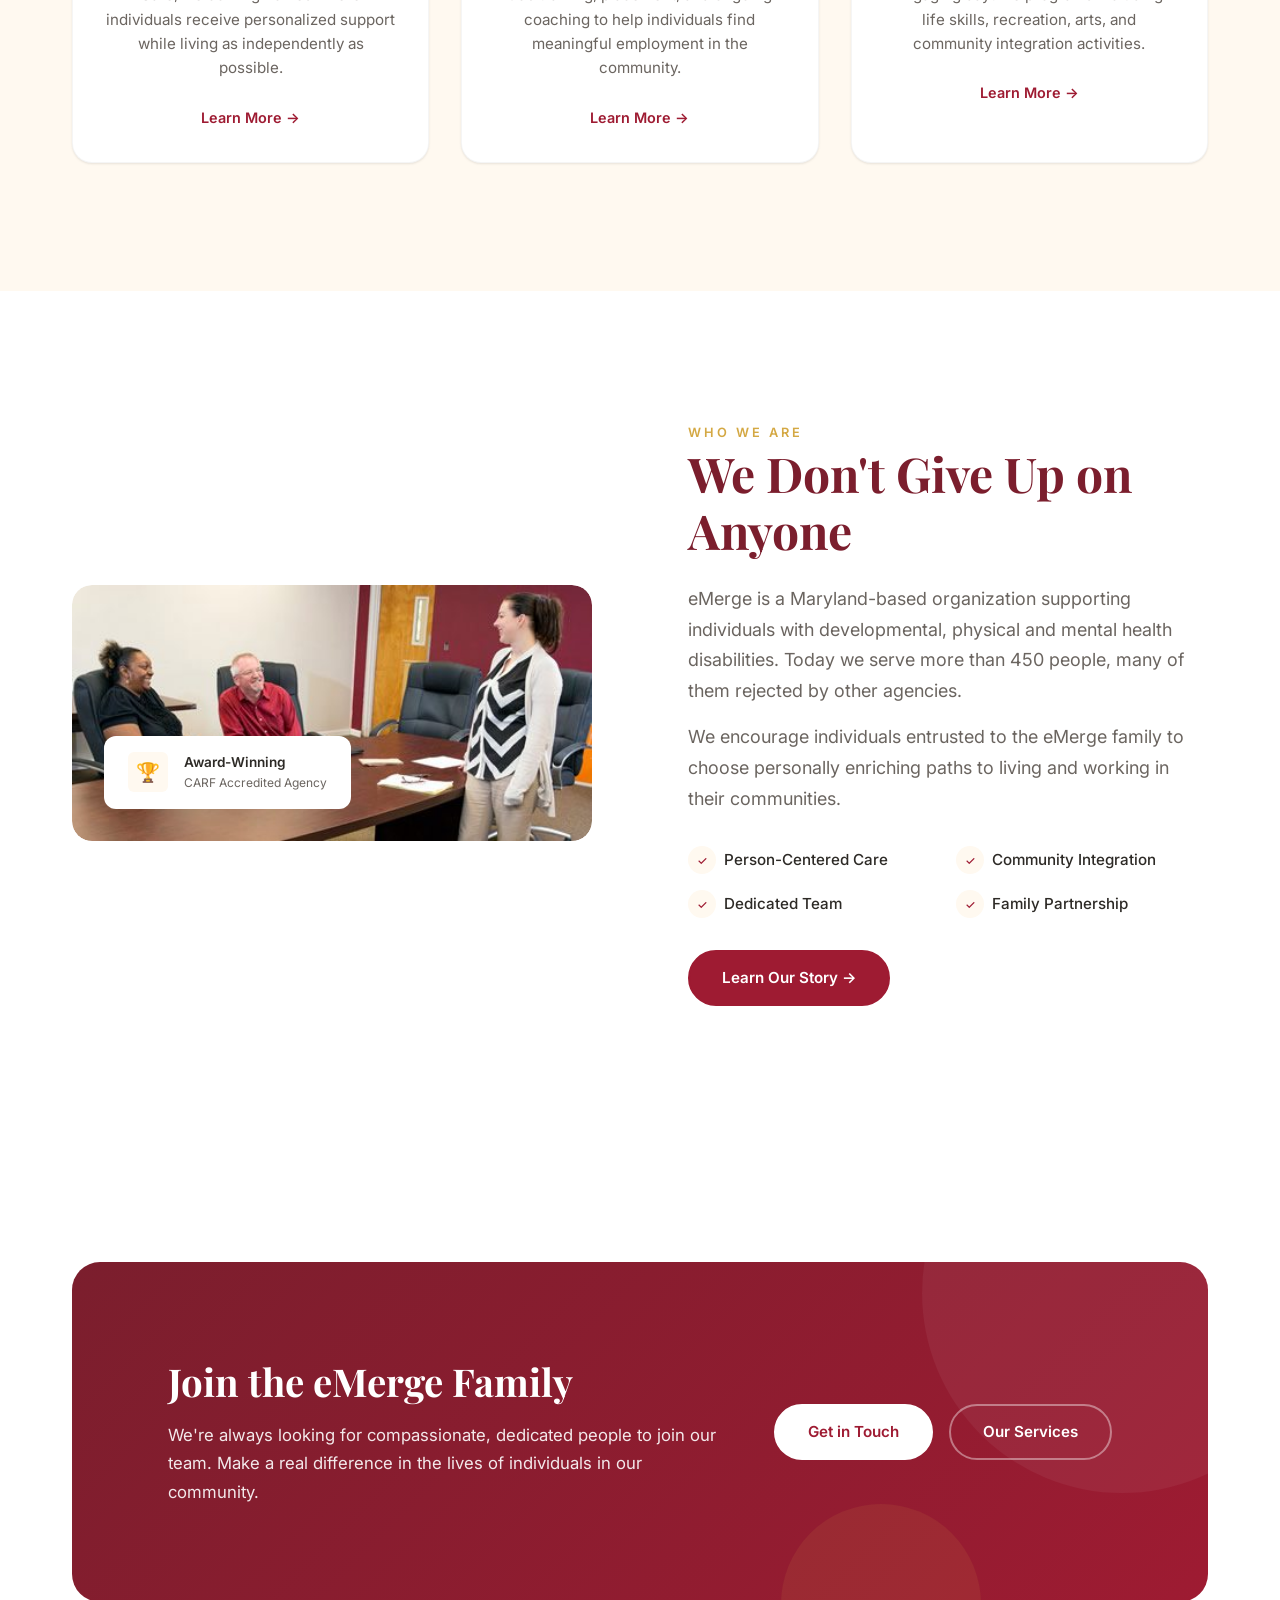
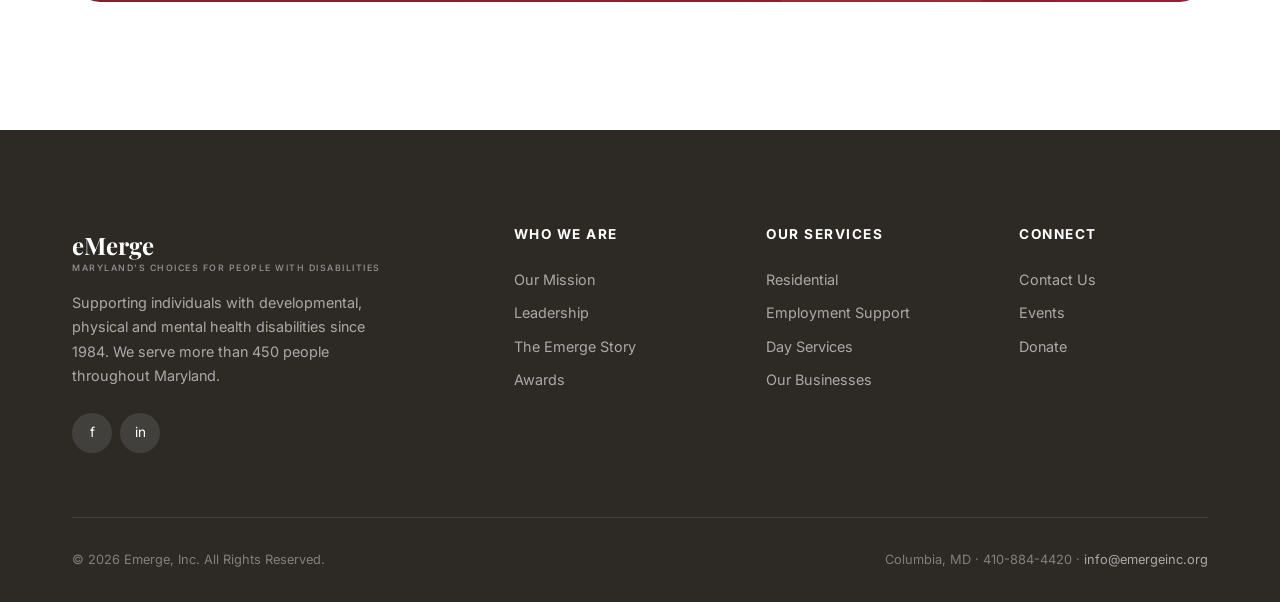
==== commit 2dc7efb0: "removed sections testimonials leadership updated stats" ====
--- a/index.html
+++ b/index.html
@@ -62,7 +62,7 @@
     <div class="hero__overlay"></div>
     <div class="container">
       <div class="hero__content fade-up">
-        <span class="hero__tagline">Serving Maryland Since 1984</span>
+        <span class="hero__tagline">Serving Maryland Since 1976</span>
         <h1 class="hero__title">Empowering Lives Through Compassionate Care</h1>
         <p class="hero__description">
           We support individuals with developmental, physical, and mental health disabilities
@@ -77,11 +77,11 @@
     </div>
     <div class="hero__stats">
       <div class="hero__stat fade-up">
-        <span class="hero__stat-number">450+</span>
+        <span class="hero__stat-number">1000+</span>
         <span class="hero__stat-label">People Served</span>
       </div>
       <div class="hero__stat fade-up">
-        <span class="hero__stat-number">40+</span>
+        <span class="hero__stat-number">50</span>
         <span class="hero__stat-label">Years of Service</span>
       </div>
       <div class="hero__stat fade-up">
@@ -215,28 +215,8 @@
     </div>
   </section>
 
+
   <!-- ====== Testimonial Section ====== -->
-  <section class="section section--cream" id="testimonials">
-    <div class="container text-center">
-      <span class="section-label fade-up">Testimonials</span>
-      <h2 class="section-title fade-up">Voices From Our Family</h2>
-
-      <div class="testimonial-card fade-up">
-        <p class="testimonial-card__text">
-          "The staff at eMerge treat my son like family. They see his potential, not his limitations.
-          Since joining the program, he has a job he loves, friends who care about him,
-          and a life filled with joy and purpose."
-        </p>
-        <div class="testimonial-card__author">
-          <div class="testimonial-card__avatar">MJ</div>
-          <div class="testimonial-card__author-info">
-            <div class="testimonial-card__name">Maria Johnson</div>
-            <div class="testimonial-card__role">Parent & Advocate</div>
-          </div>
-        </div>
-      </div>
-    </div>
-  </section>
 
   <!-- ====== CTA / Join Banner ====== -->
   <section class="section" id="join">
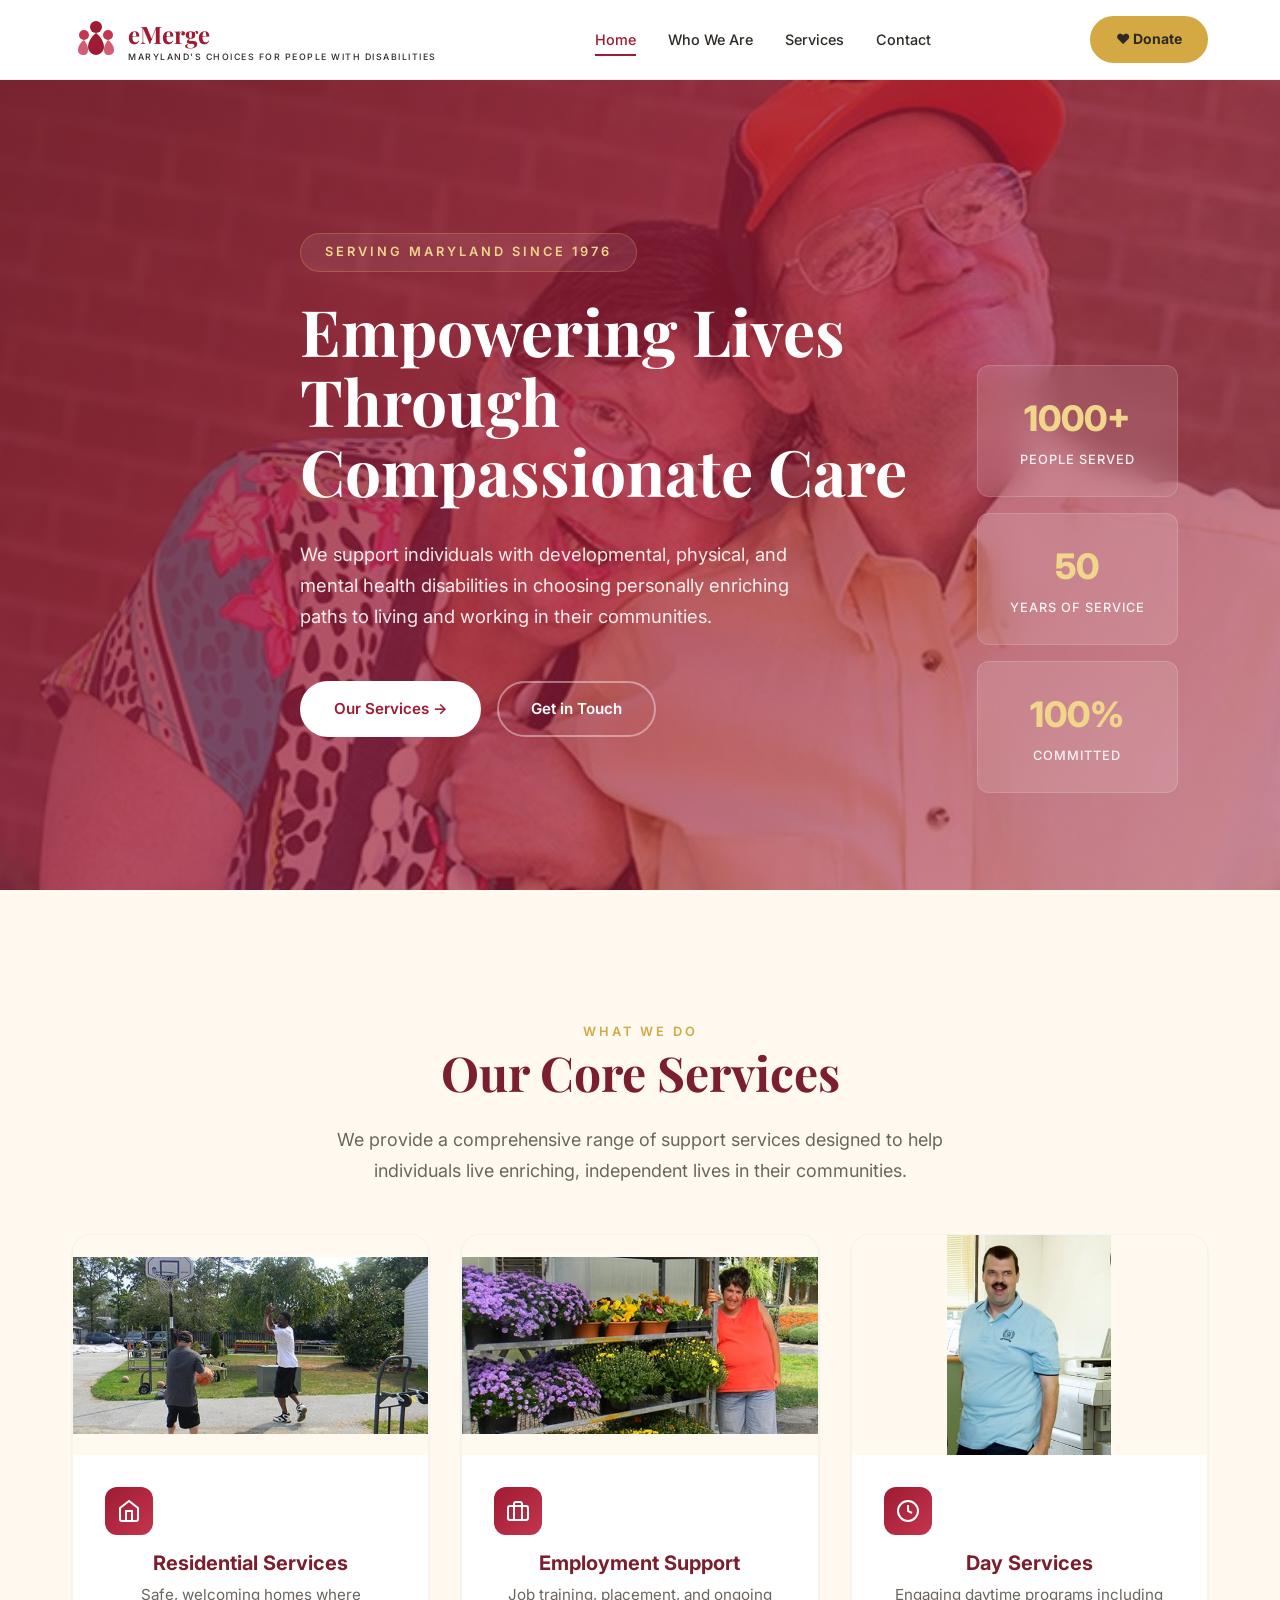
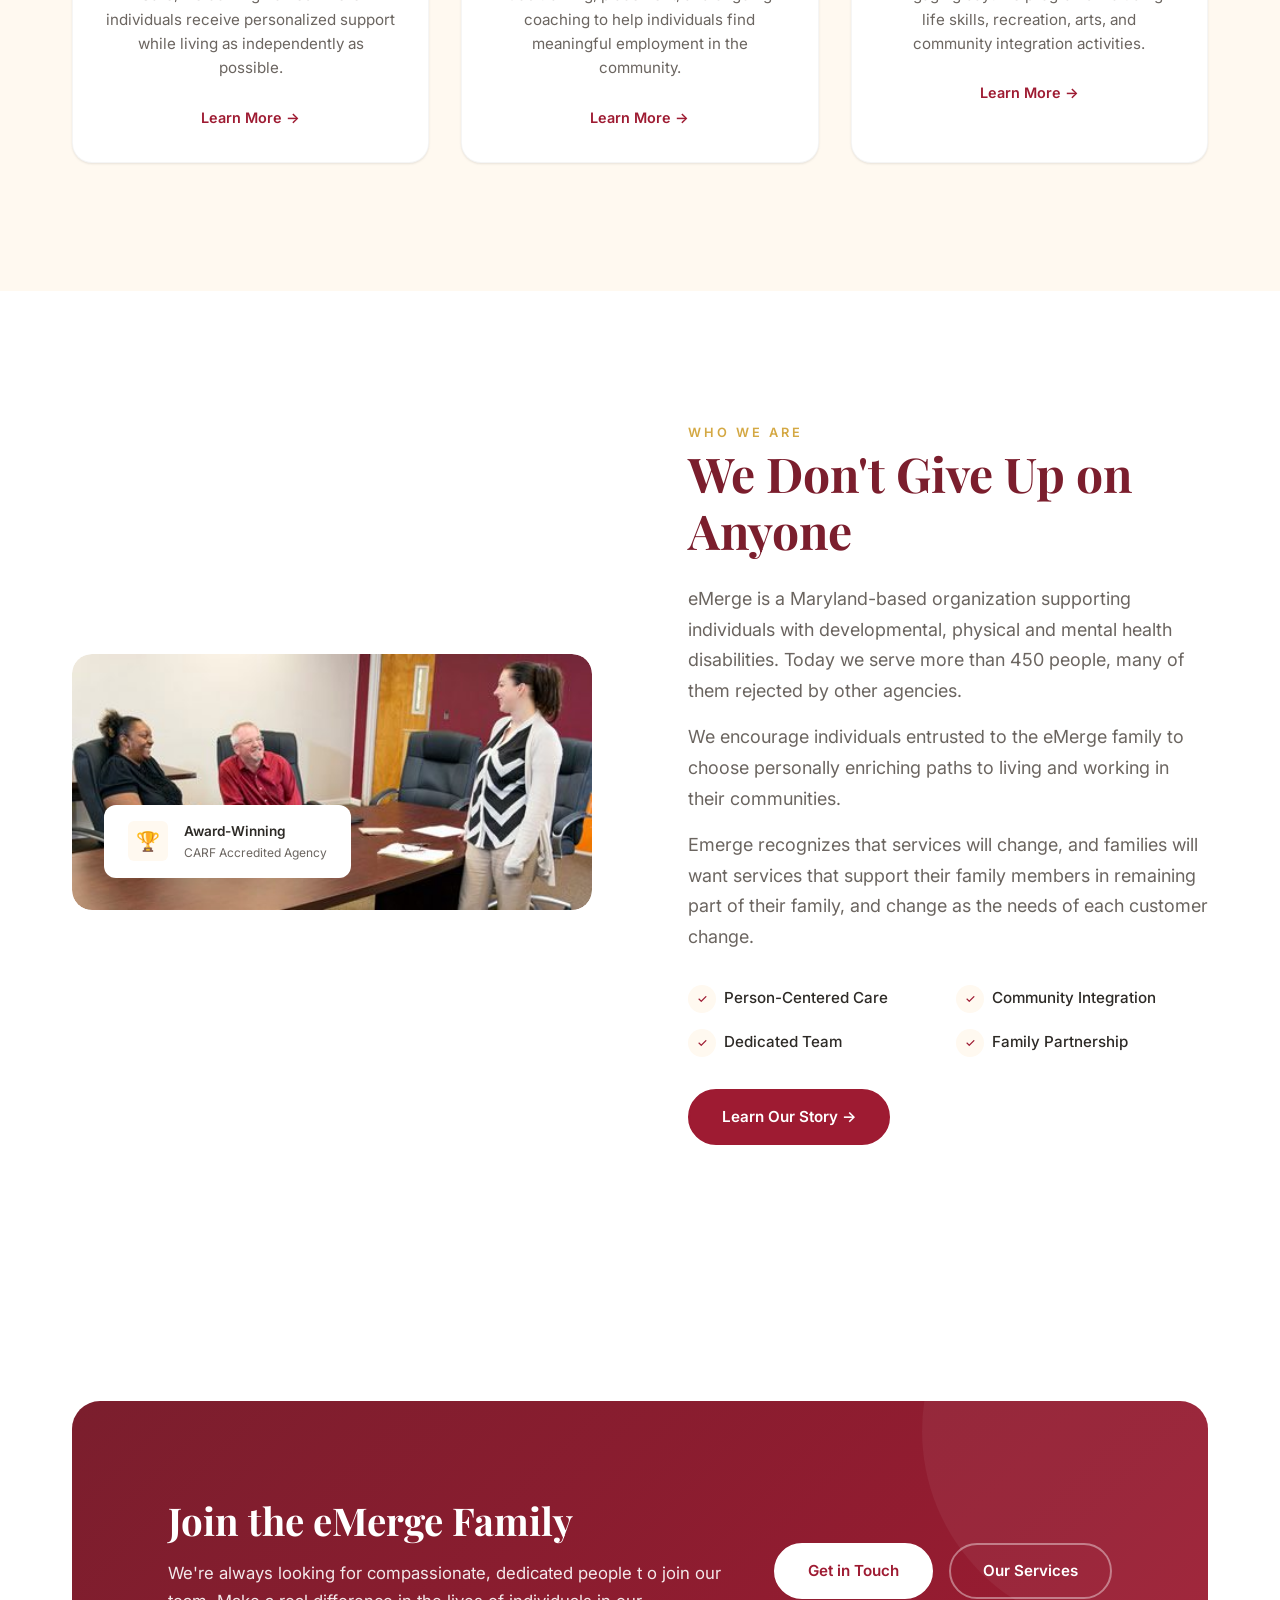
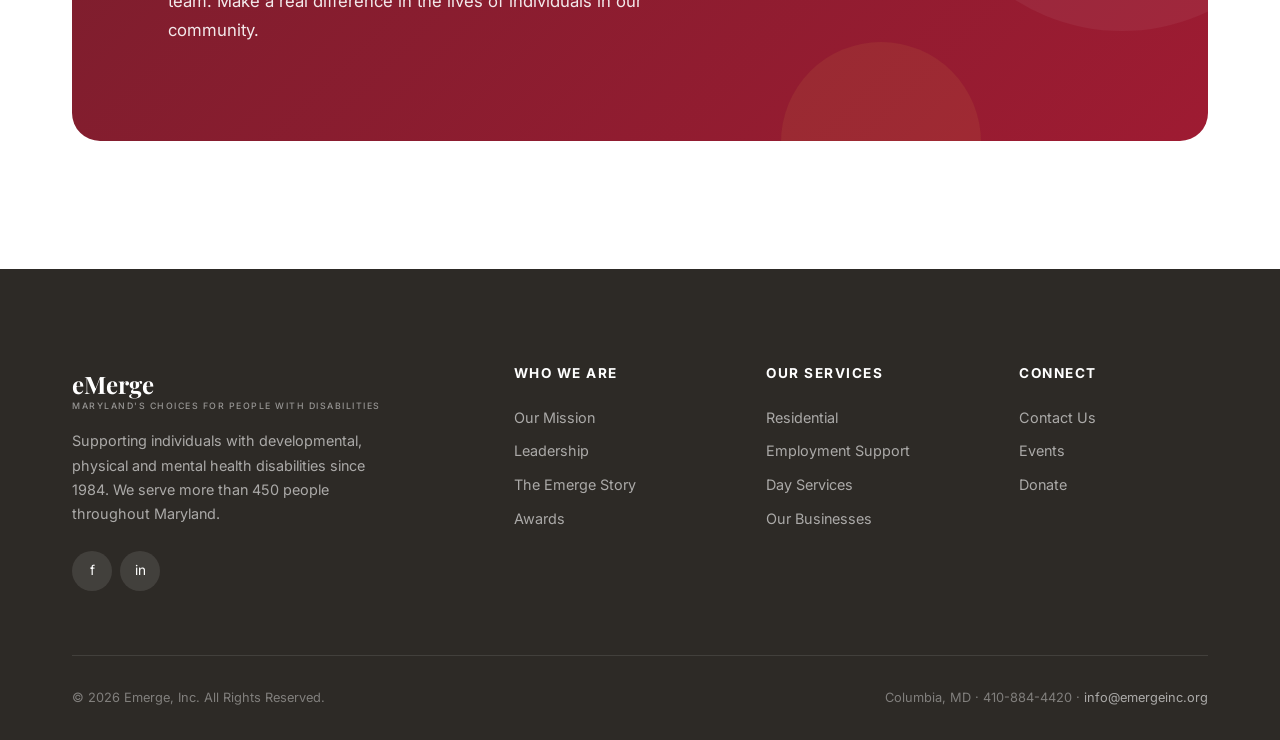
==== commit a3248f2e: "added timeline section added daves quote to who we are updated css for timeline and who we are uploa" ====
--- a/index.html
+++ b/index.html
@@ -191,6 +191,11 @@
             We encourage individuals entrusted to the eMerge family to choose personally
             enriching paths to living and working in their communities.
           </p>
+          <p class="section-subtitle" style="margin-top: var(--space-md);">
+            Emerge recognizes that services will change, and families will want services that support their
+            family members in remaining part of their family, and
+            change as the needs of each customer change.
+          </p>
           <div class="mission__values">
             <div class="mission__value">
               <div class="mission__value-icon">✓</div>
@@ -218,6 +223,7 @@
 
   <!-- ====== Testimonial Section ====== -->
 
+
   <!-- ====== CTA / Join Banner ====== -->
   <section class="section" id="join">
     <div class="container">
@@ -225,7 +231,7 @@
         <div class="cta-banner__content">
           <h2 class="cta-banner__title">Join the eMerge Family</h2>
           <p class="cta-banner__text">
-            We're always looking for compassionate, dedicated people to join our team.
+            We're always looking for compassionate, dedicated people t  o join our team.
             Make a real difference in the lives of individuals in our community.
           </p>
         </div>
--- a/styles.css
+++ b/styles.css
@@ -1018,7 +1018,7 @@
    Interior Page Hero
    =================================== */
 .page-hero {
-  background: linear-gradient(135deg, var(--color-primary-dark), var(--color-primary));
+  background: linear-gradient(135deg, var(--color-primary-dark), var(--color-primary-dark));
   padding: var(--space-5xl) 0 var(--space-3xl);
   margin-top: var(--nav-height);
   text-align: center;
@@ -1378,7 +1378,7 @@
   line-height: 1.6;
 }
 
-/* Stats bar */
+/* stats bar */
 .stats-bar {
   display: grid;
   grid-template-columns: repeat(4, 1fr);
@@ -1410,7 +1410,7 @@
   }
 }
 
-/* Map Embed */
+/* map embed */
 .map-container {
   border-radius: var(--radius-lg);
   overflow: hidden;
@@ -1423,3 +1423,68 @@
   height: 100%;
   border: 0;
 }
+
+
+.timeline {
+  display: flex;
+  justify-content: space-between;
+  position: relative;
+  padding: 40px 0;
+  border-top: 3px solid #333;
+}
+
+.timeline-item {
+  position: relative;
+  text-align: center;
+  width: 30%;
+}
+
+.year {
+  font-size: 1rem;
+  font-weight: bold;
+  cursor: pointer;
+  background: #7B1E2D;
+  color: #fff;
+  padding: 10px;
+  border-radius: 50%;
+  border: none;
+}
+
+/* hidden by default */
+.content {
+  position: absolute;
+  top: 70px;
+  left: 50%;
+  transform: translateX(-50%);
+  width: 400px;
+  background: #fff;
+  border: 1px solid #ddd;
+  padding: 15px;
+  border-radius: 8px;
+  opacity: 0;
+  pointer-events: none;
+  transition: all 0.3s ease;
+}
+
+/* hover support (desktop) */
+.timeline-item:hover .content {
+  opacity: 1;
+  pointer-events: auto;
+}
+
+/* click support */
+.timeline-item.active .content {
+  opacity: 1;
+  pointer-events: auto;
+}
+
+/* highlight active year */
+.timeline-item.active .year {
+  background: #007bff;
+}
+
+.content img {
+  width: 100%;
+  border-radius: 5px;
+  margin-top: 10px;
+}
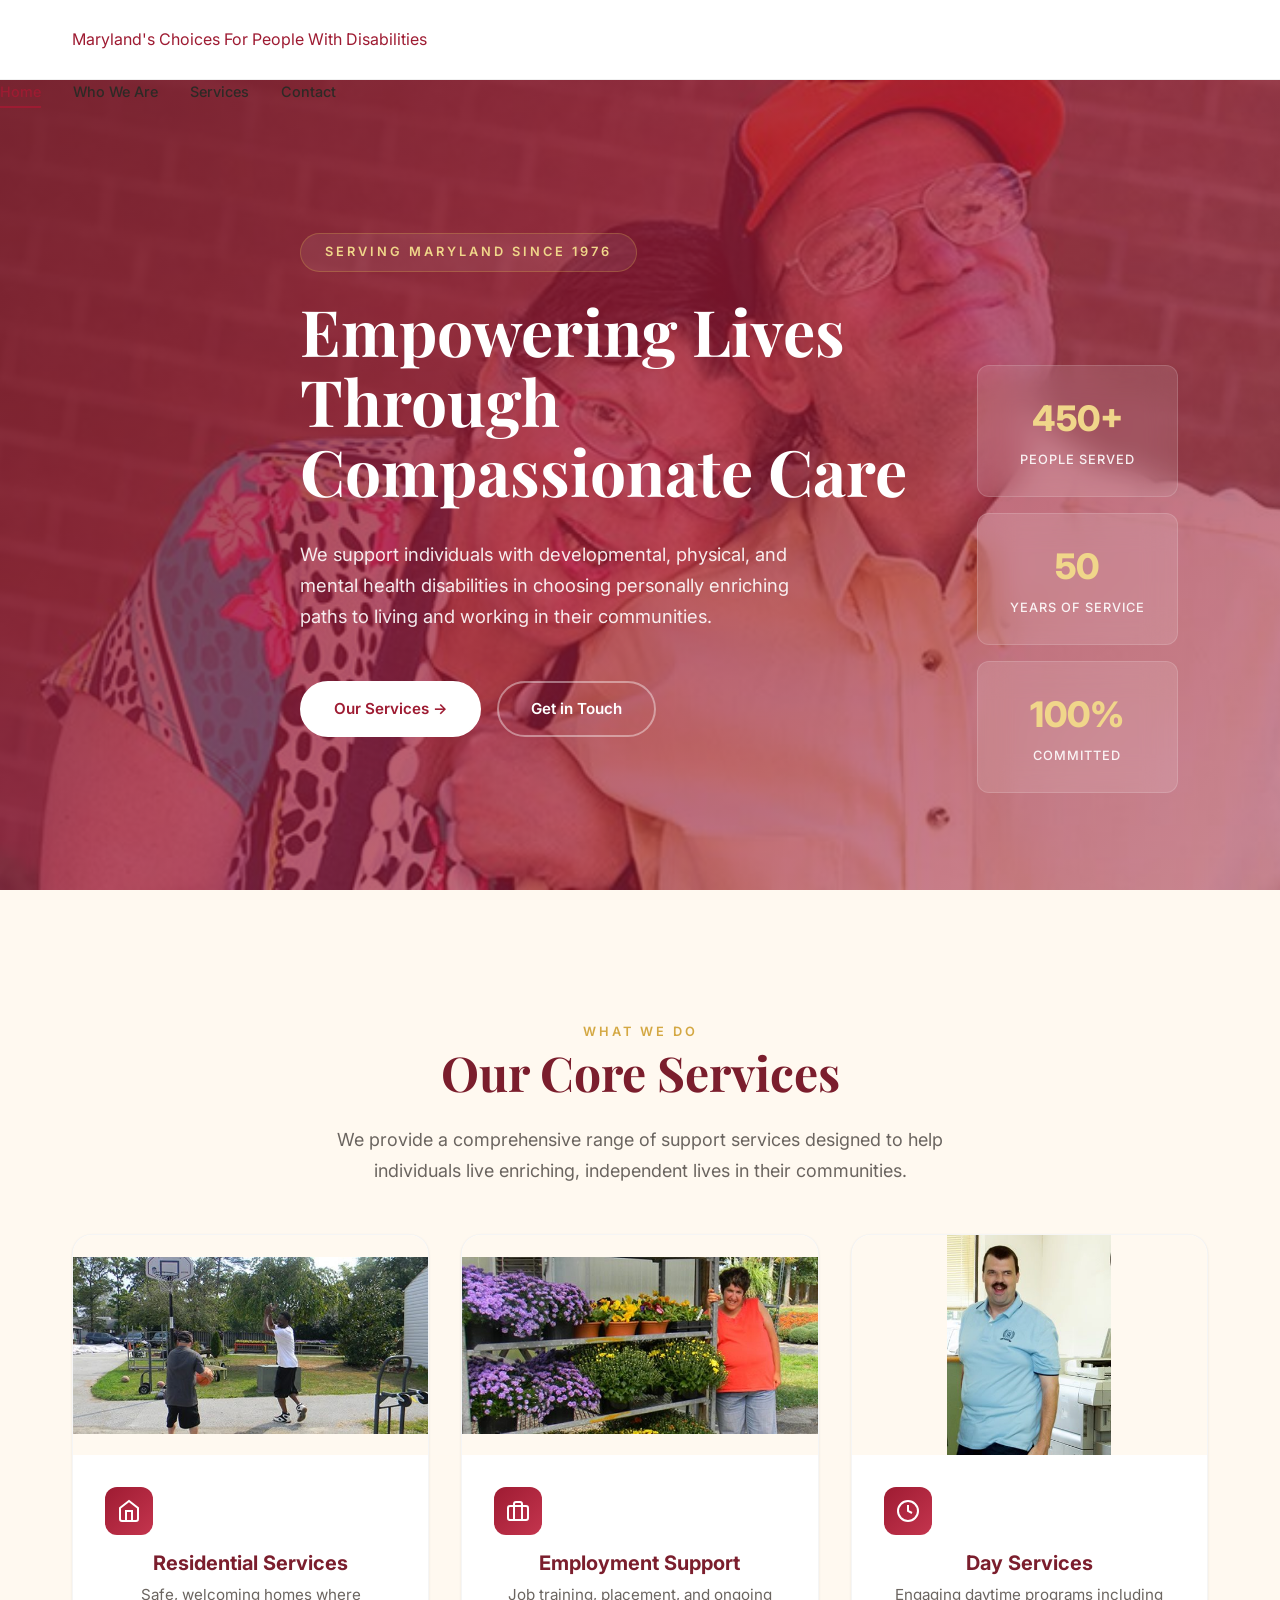
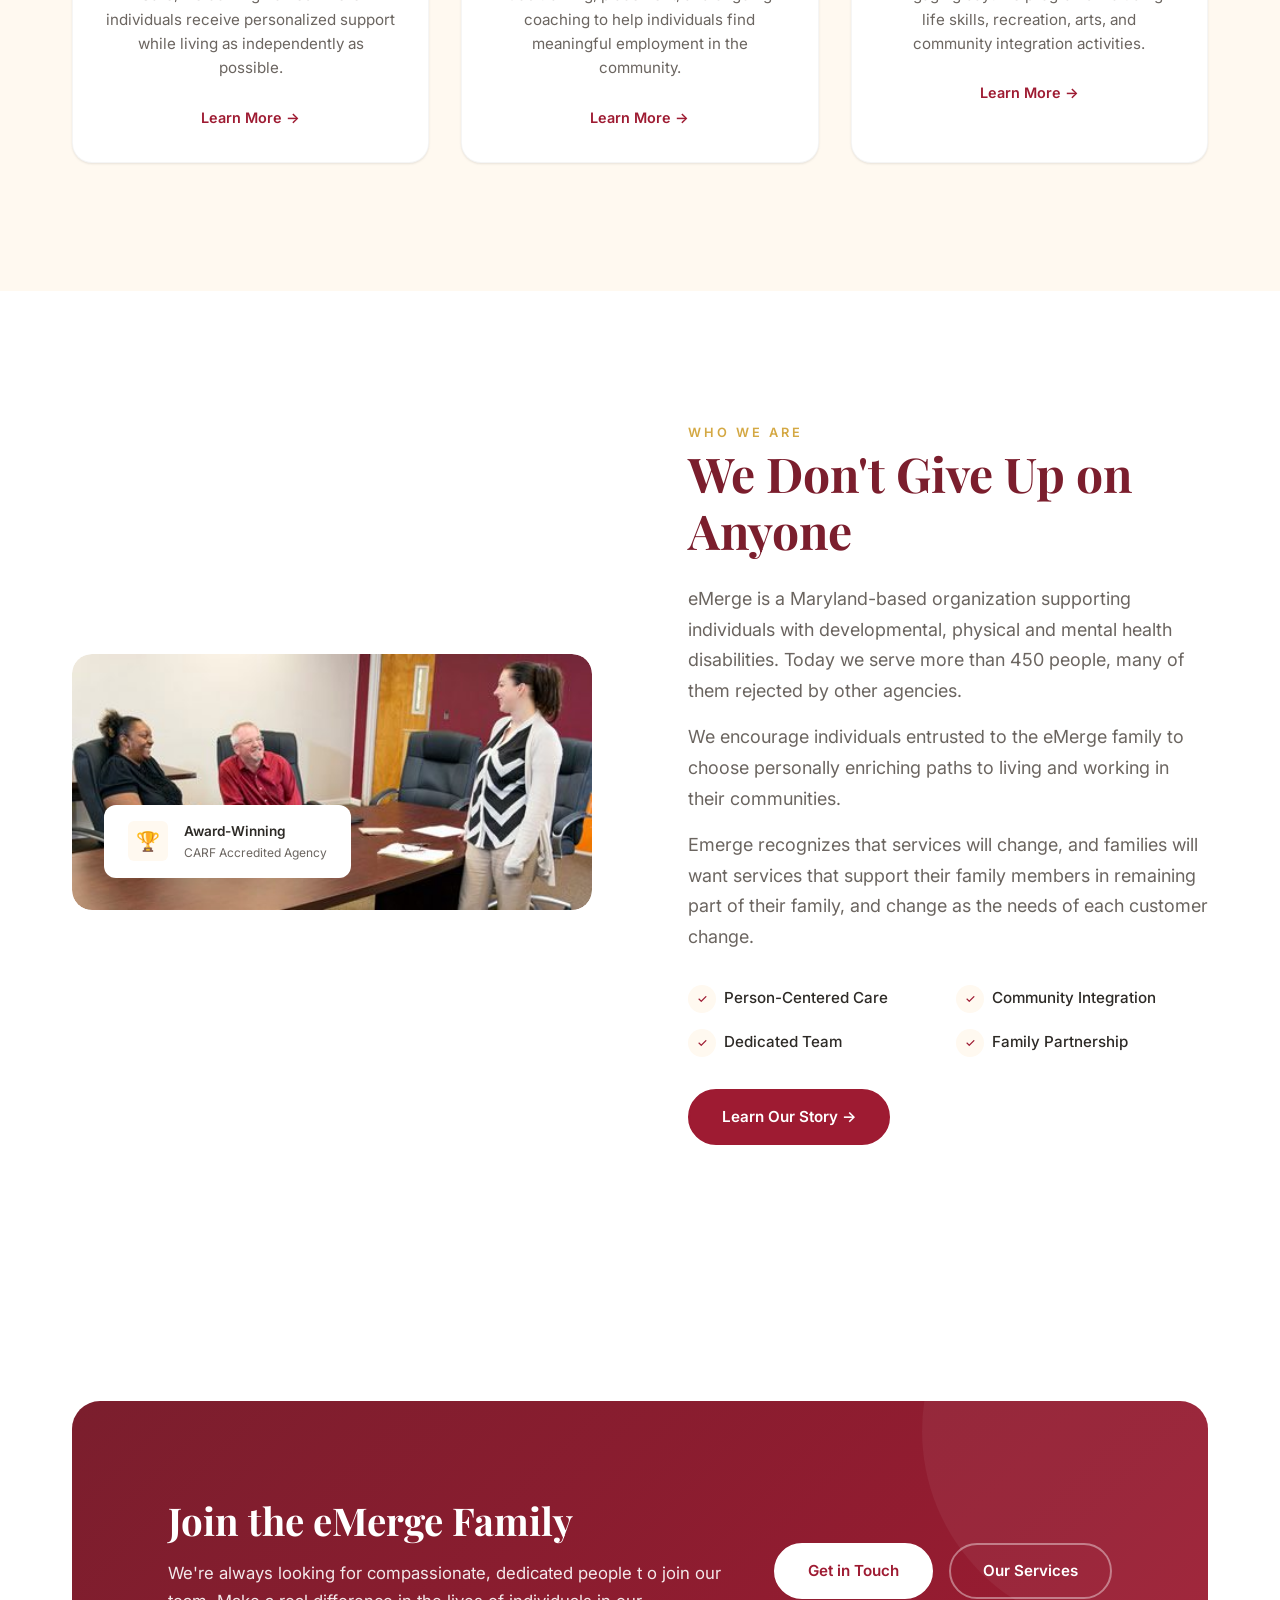
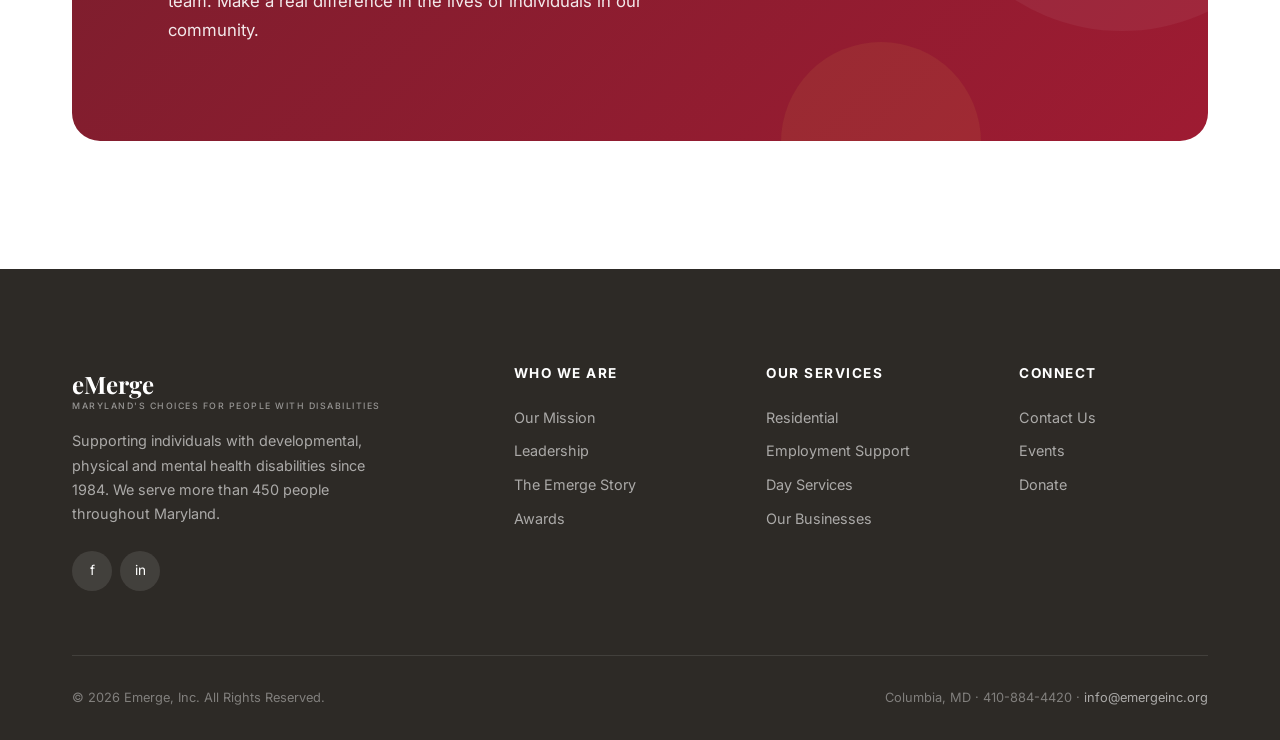
==== commit a5d826a9: "expanded services section remove donation button from homepage" ====
--- a/index.html
+++ b/index.html
@@ -15,19 +15,6 @@
   <nav class="navbar" id="navbar">
     <div class="container">
       <a href="index.html" class="navbar__logo" id="logo">
-        <svg class="navbar__logo-icon" viewBox="0 0 48 48" fill="none" xmlns="http://www.w3.org/2000/svg">
-          <circle cx="24" cy="12" r="6" fill="#9e1b32" />
-          <circle cx="12" cy="20" r="5" fill="#c4354e" />
-          <circle cx="36" cy="20" r="5" fill="#c4354e" />
-          <path d="M24 18 C24 18 16 24 16 32 C16 36 20 40 24 40 C28 40 32 36 32 32 C32 24 24 18 24 18Z"
-            fill="#9e1b32" />
-          <path d="M12 25 C12 25 6 29 6 35 C6 38 8 40 12 40 C16 40 16 36 16 34 C16 30 12 25 12 25Z" fill="#c4354e"
-            opacity="0.8" />
-          <path d="M36 25 C36 25 42 29 42 35 C42 38 40 40 36 40 C32 40 32 36 32 34 C32 30 36 25 36 25Z" fill="#c4354e"
-            opacity="0.8" />
-        </svg>
-        <div class="navbar__logo-text">
-          eMerge
           <span>Maryland's Choices For People With Disabilities</span>
         </div>
       </a>
@@ -40,9 +27,6 @@
       </ul>
 
       <div class="navbar__actions">
-        <a href="contact.html" class="btn btn-donate btn-sm">
-          ❤️ Donate
-        </a>
         <button class="navbar__toggle" id="navToggle" aria-label="Toggle menu">
           <svg viewBox="0 0 24 24" fill="none" stroke="currentColor" stroke-width="2">
             <line x1="3" y1="6" x2="21" y2="6" />
@@ -77,7 +61,7 @@
     </div>
     <div class="hero__stats">
       <div class="hero__stat fade-up">
-        <span class="hero__stat-number">1000+</span>
+        <span class="hero__stat-number">450+</span>
         <span class="hero__stat-label">People Served</span>
       </div>
       <div class="hero__stat fade-up">
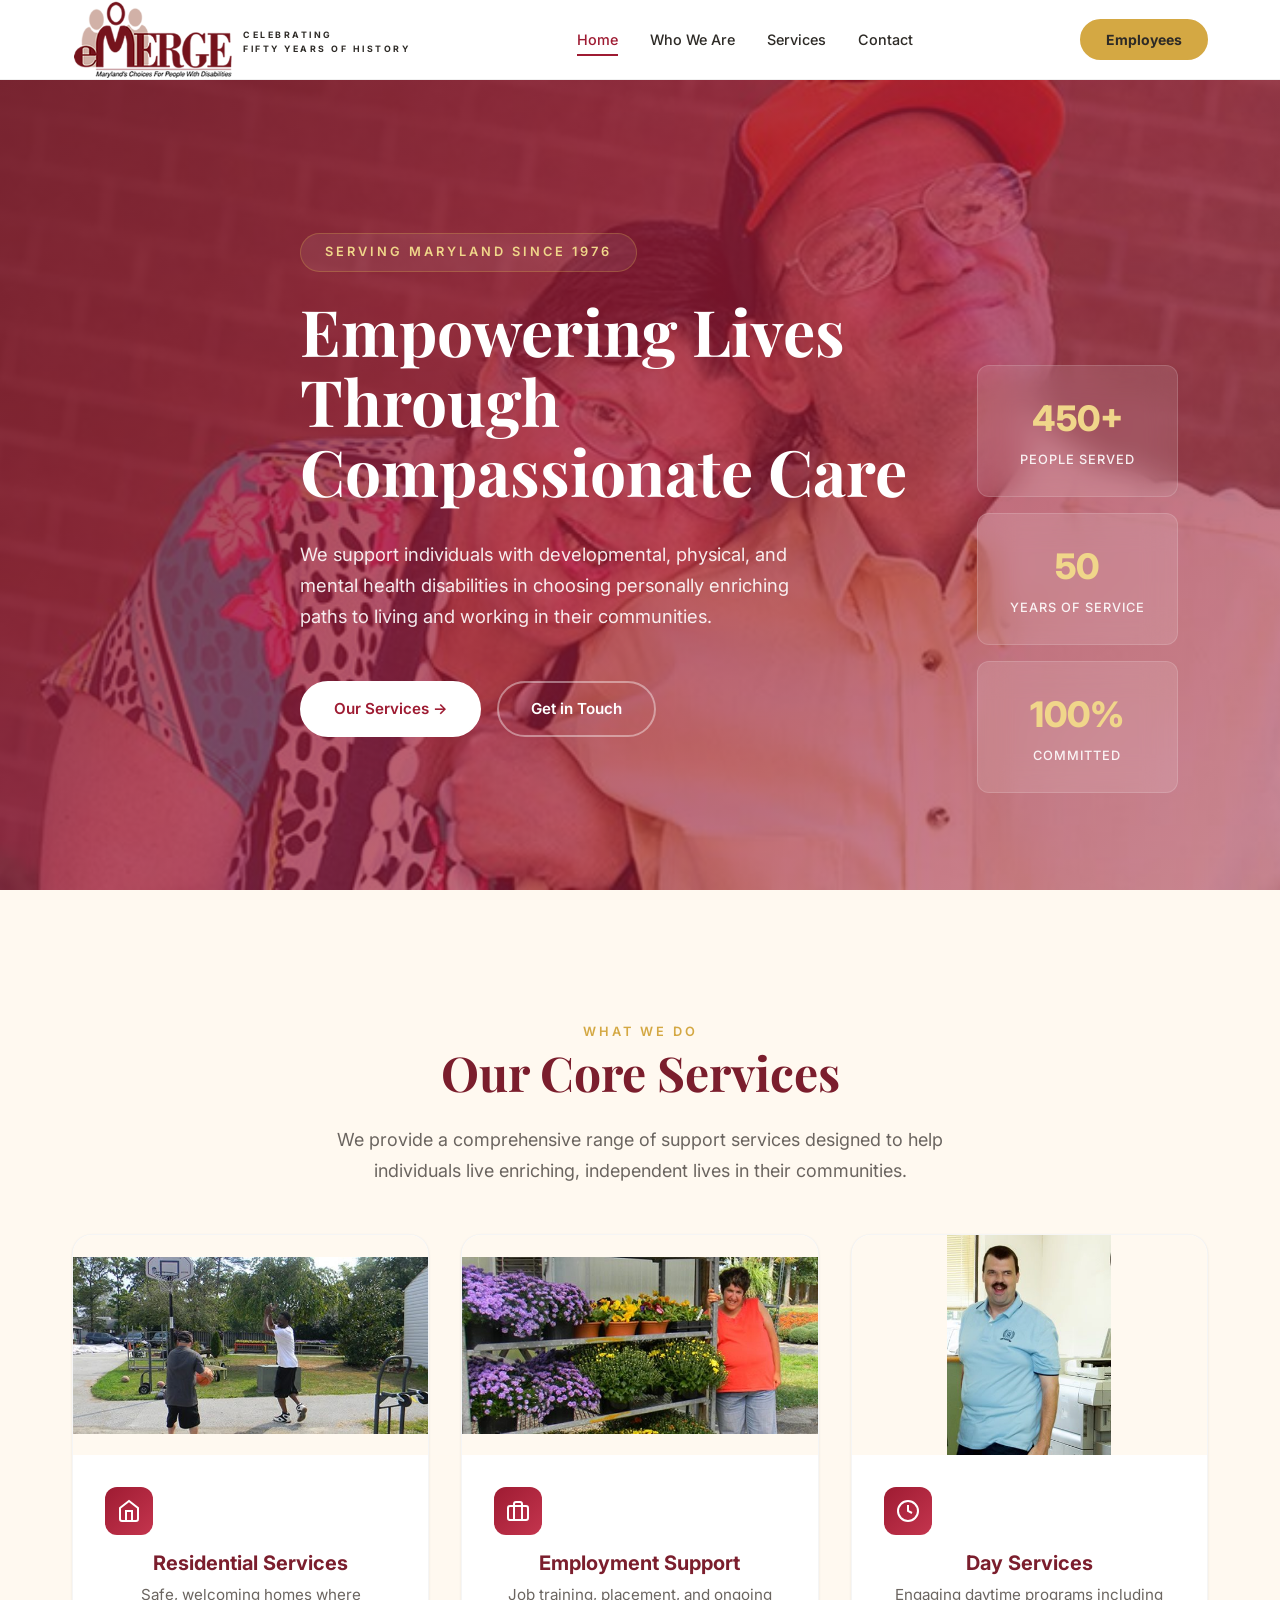
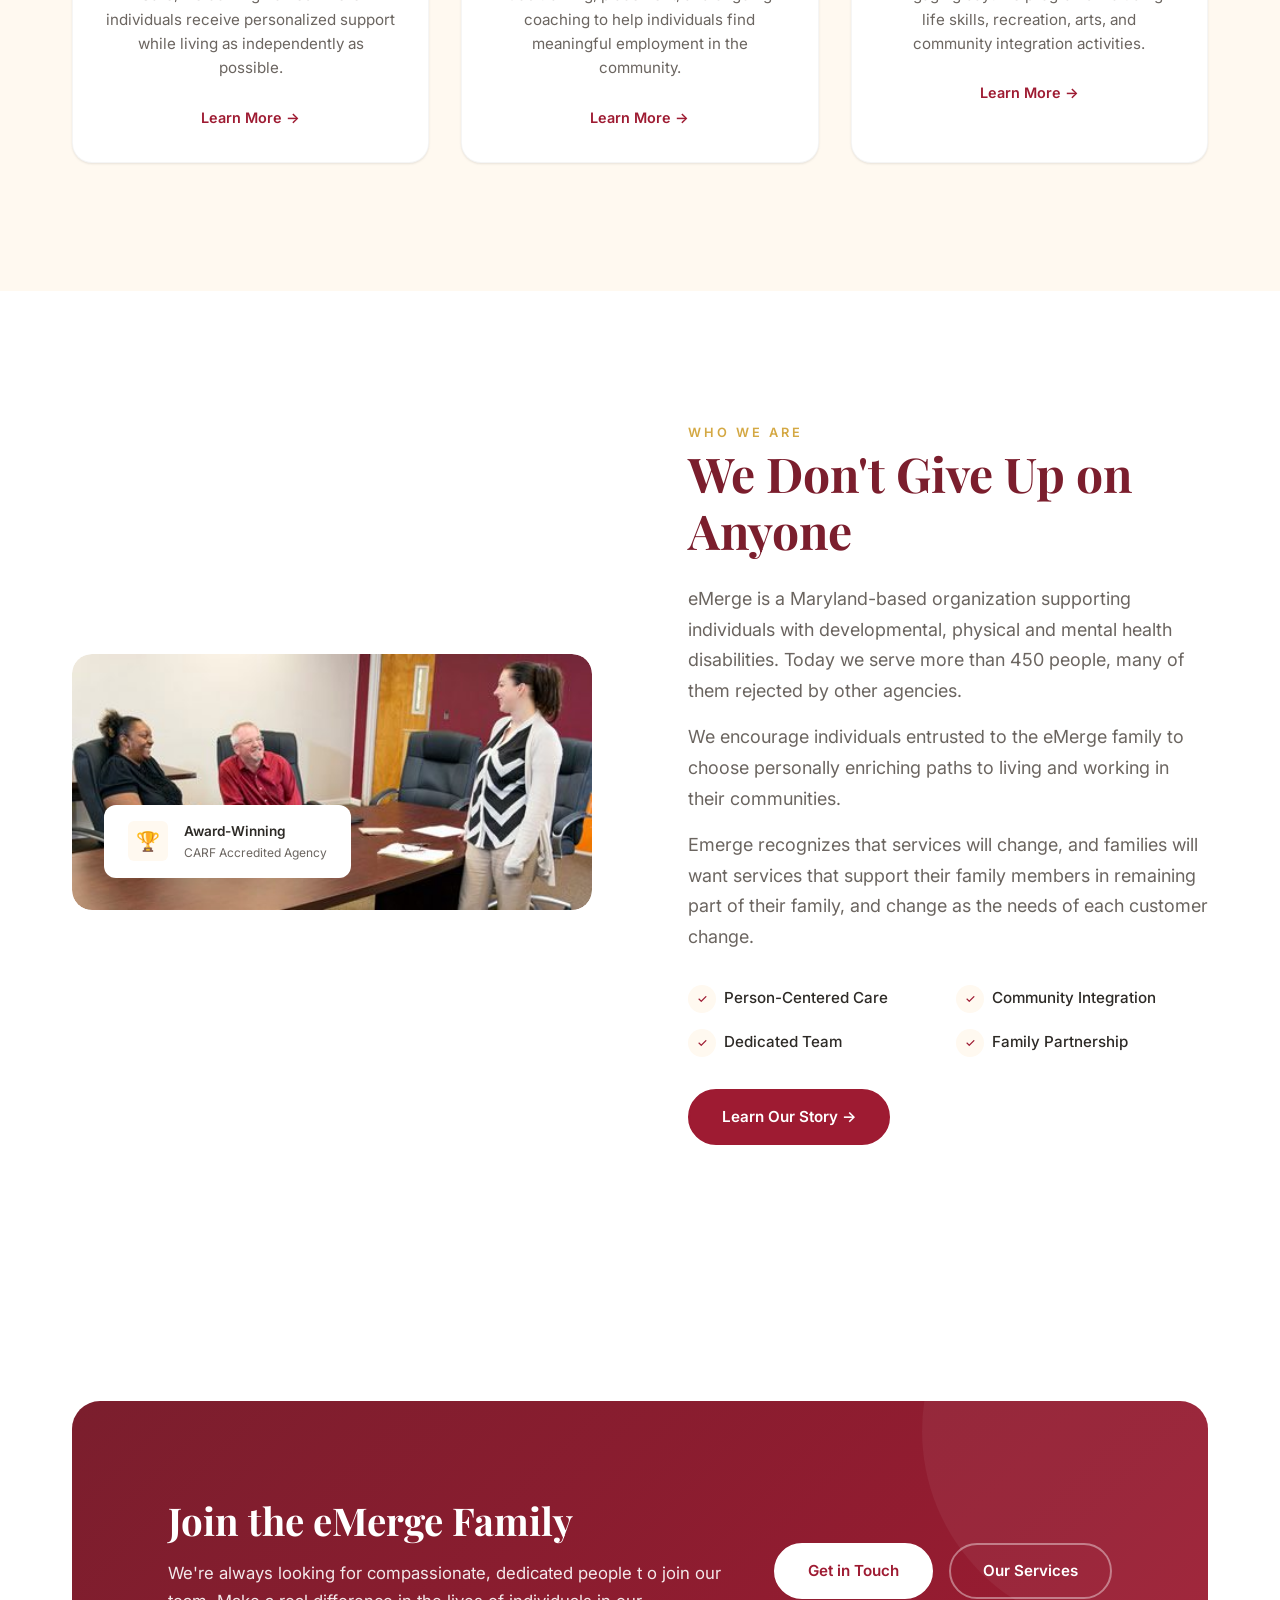
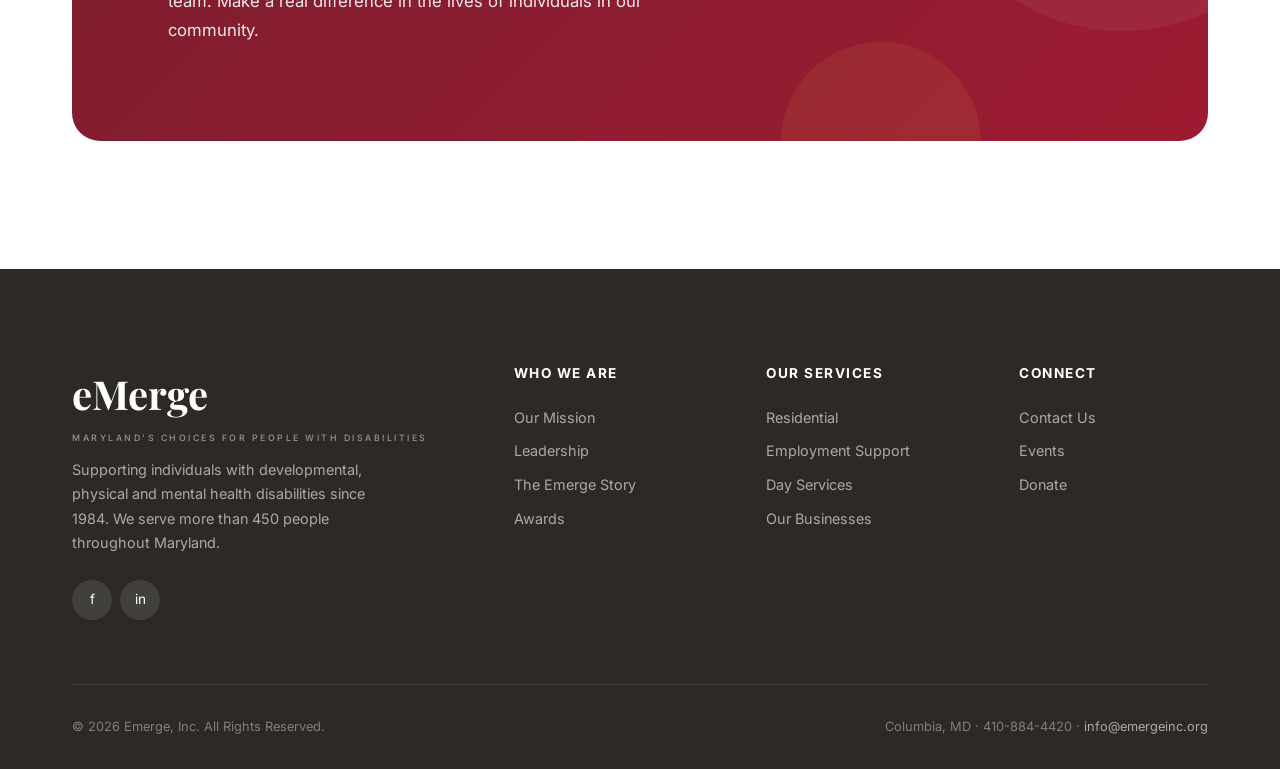
==== commit aced9fab: "reconfigured navbar added employee section added logo added employment services text" ====
--- a/index.html
+++ b/index.html
@@ -15,25 +15,27 @@
   <nav class="navbar" id="navbar">
     <div class="container">
       <a href="index.html" class="navbar__logo" id="logo">
-          <span>Maryland's Choices For People With Disabilities</span>
-        </div>
+        <img src="images/emerge-logo.png"
+             alt="eMERGE Logo"
+             class="navbar__logo-icon">
+        </svg>
+        <div class="navbar__logo-text"><span><b><p>Celebrating</p><p>Fifty Years of History</p></b></b></span></div>
       </a>
-
       <ul class="navbar__links" id="navLinks">
-        <li><a href="index.html" class="navbar__link active">Home</a></li>
-        <li><a href="about.html" class="navbar__link">Who We Are</a></li>
+        <li><a href="index.html" class="navbar__link">Home</a></li>
+        <li><a href="about.html" class="navbar__link active">Who We Are</a></li>
         <li><a href="services.html" class="navbar__link">Services</a></li>
         <li><a href="contact.html" class="navbar__link">Contact</a></li>
       </ul>
-
-      <div class="navbar__actions">
-        <button class="navbar__toggle" id="navToggle" aria-label="Toggle menu">
-          <svg viewBox="0 0 24 24" fill="none" stroke="currentColor" stroke-width="2">
-            <line x1="3" y1="6" x2="21" y2="6" />
-            <line x1="3" y1="12" x2="21" y2="12" />
-            <line x1="3" y1="18" x2="21" y2="18" />
-          </svg>
+      <div class="dropdown">
+        <button class="btn btn-donate btn-sm dropdown-toggle">
+          Employees
         </button>
+
+        <div class="dropdown-menu">
+          <a href="https:securepass.emergeinc.org">Password Rest & Account Unlock</a>
+          <a href="employee-portal.html">Access Your Email</a>
+        </div>
       </div>
     </div>
   </nav>
--- a/styles.css
+++ b/styles.css
@@ -1,6 +1,5 @@
 /* ===================================
    eMerge Design System
-   Keeping brand identity, modern layout
    =================================== */
 
 /* Google Fonts */
@@ -8,14 +7,14 @@
 
 /* CSS Custom Properties */
 :root {
-  /* Brand Colors — kept from existing site */
+  /* Brand Colors  */
   --color-primary: #9e1b32;
   --color-primary-dark: #7B1E2D;
   --color-primary-light: #c4354e;
   --color-accent-gold: #D4A843;
   --color-accent-gold-light: #f0d68a;
   
-  /* Neutrals */
+  /* Neutral */
   --color-white: #ffffff;
   --color-cream: #FFF9F0;
   --color-light-gray: #f5f3f0;
@@ -278,7 +277,7 @@
 }
 
 /* ===================================
-   Navigation
+   Nav
    =================================== */
 .navbar {
   position: fixed;
@@ -306,6 +305,7 @@
 }
 
 .navbar__logo {
+  height: 77px;
   display: flex;
   align-items: center;
   gap: var(--space-sm);
@@ -313,13 +313,14 @@
 }
 
 .navbar__logo-icon {
-  width: 48px;
-  height: 48px;
+  width:  auto;
+  height: 100%;
+  display: block;
 }
 
 .navbar__logo-text {
   font-family: var(--font-display);
-  font-size: 1.5rem;
+  font-size: 2.5rem;
   color: var(--color-primary);
   font-weight: 700;
 }
@@ -330,9 +331,9 @@
   display: block;
   font-family: var(--font-primary);
   font-weight: 500;
-  letter-spacing: 1.5px;
+  letter-spacing: 2.5px;
   text-transform: uppercase;
-  margin-top: -4px;
+  margin-top: 5px;
 }
 
 .navbar__links {
@@ -1487,4 +1488,50 @@
   width: 100%;
   border-radius: 5px;
   margin-top: 10px;
+}
+
+
+<----Employees---->
+
+ .dropdown {
+   position: relative;
+   display: inline-block;
+ }
+
+/* hidden by default */
+.dropdown-menu {
+  position: absolute;
+  top: 100%; /* right under button */
+  left: 50%
+  background: white;
+  min-width: 160px;
+  border-radius: 6px;
+  box-shadow: 0 8px 20px rgba(0,0,0,0.1);
+  transform: translateX(-50%) translateY(8px);
+  opacity: 0;
+  visibility: hidden;
+  transform: translateY(10px);
+  transition: all 0.2s ease;
+  z-index: 1000;
+}
+
+/* show on hover */
+.dropdown:hover .dropdown-menu {
+  opacity: 1;
+  background: white;
+  visibility: visible;
+  transform: translateY(0);
+  left: 100;
+}
+
+/* links inside dropdown */
+.dropdown-menu a {
+  display: block;
+  padding: 10px 14px;
+  color: #333;
+  text-decoration: none;
+}
+
+.dropdown-menu a:hover {
+  background: #f5f5f5;
 }
